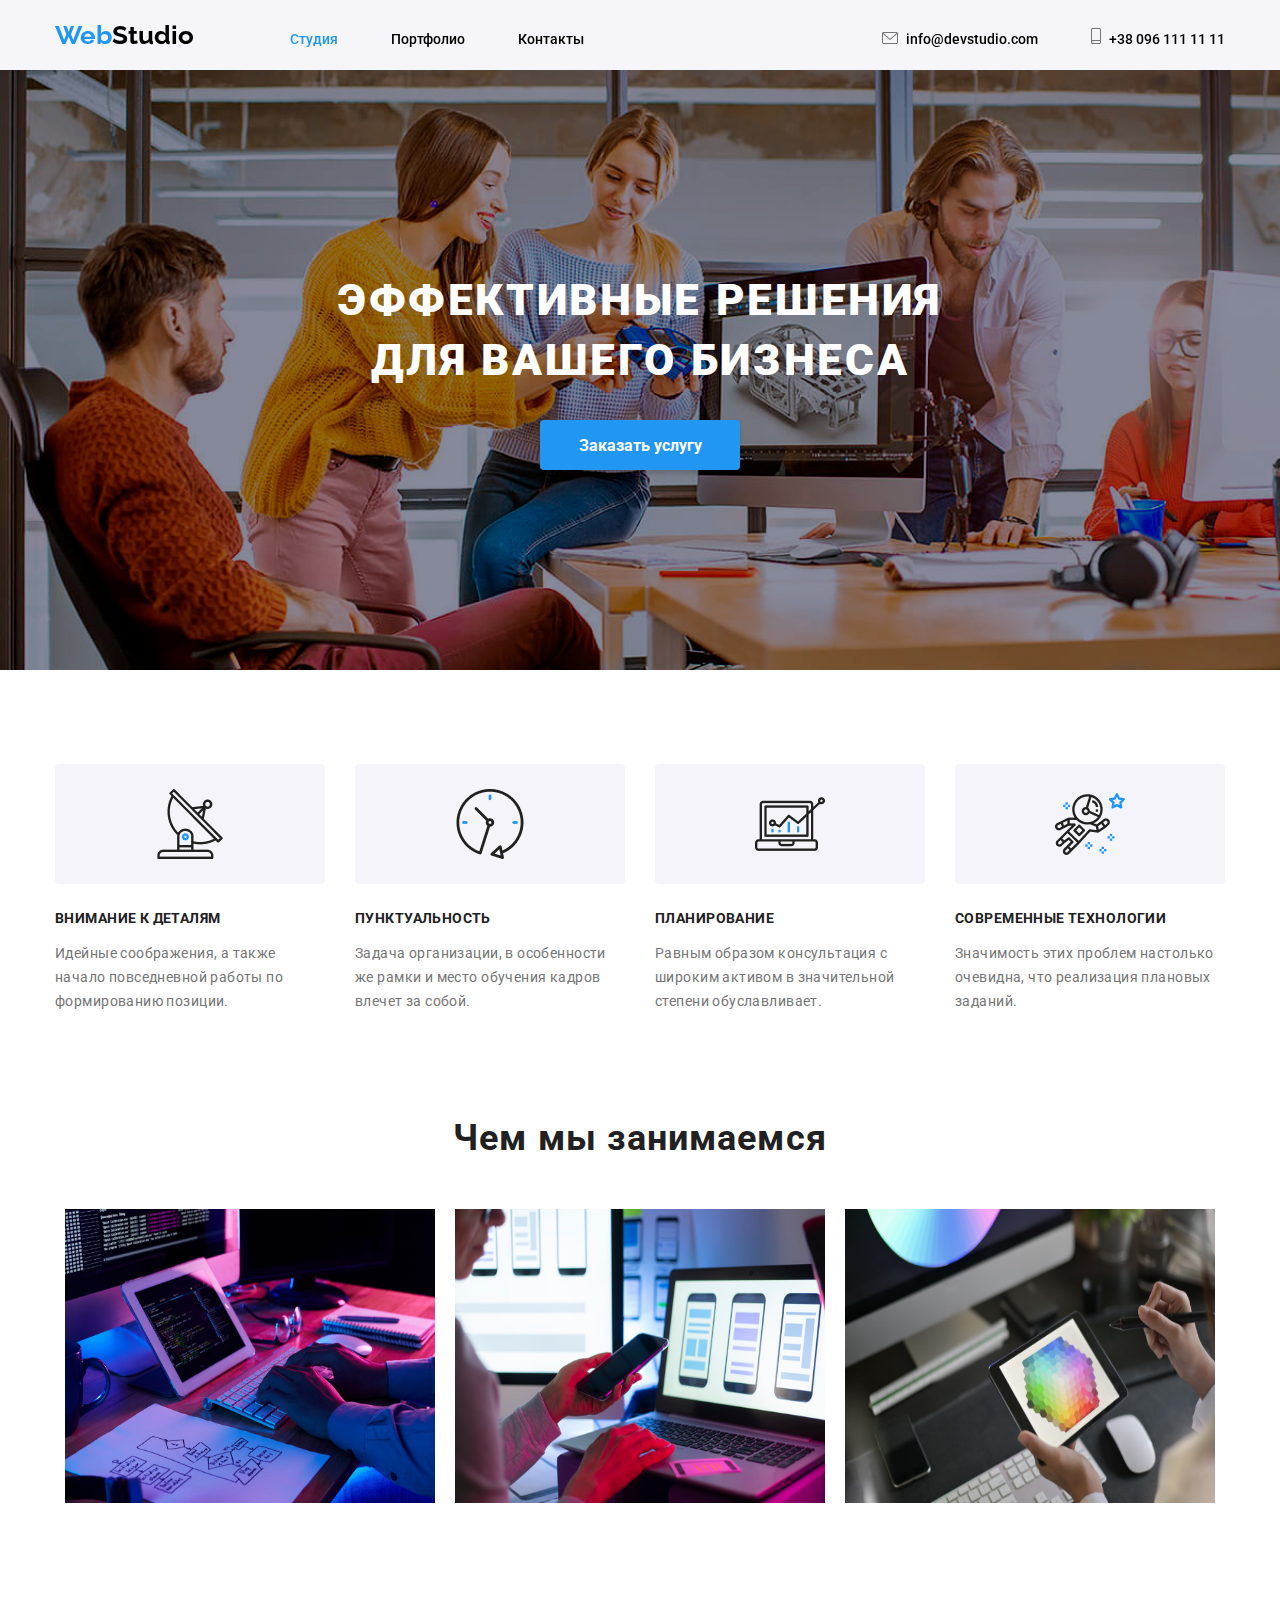
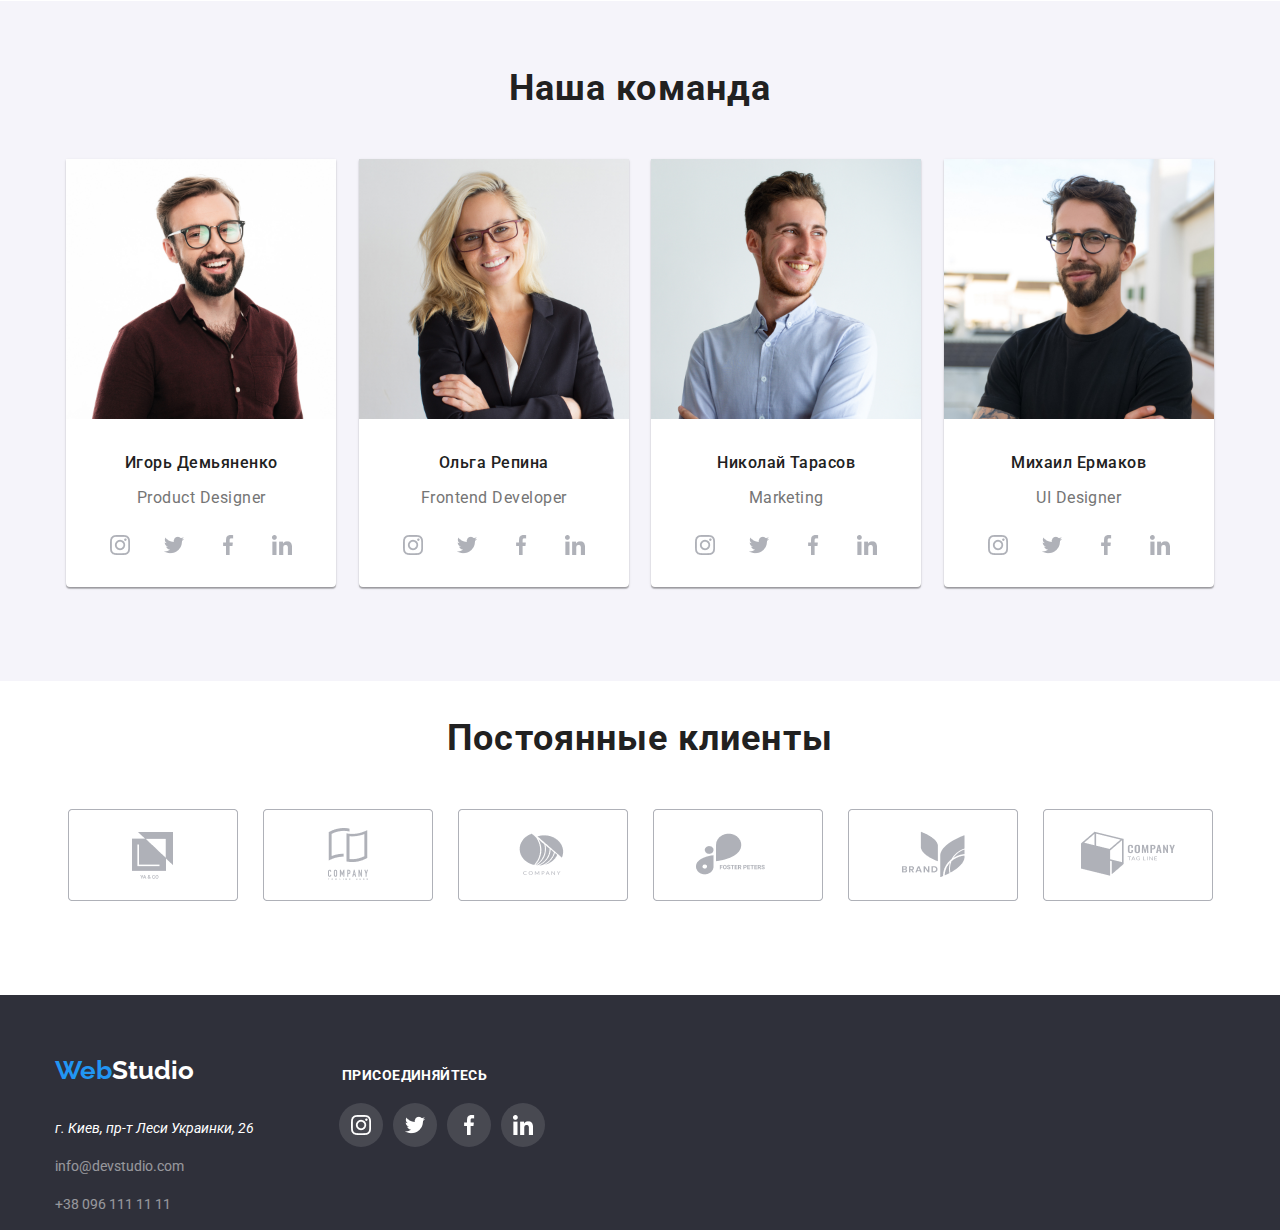
==== index.html @ 7e6943d3 "update" ====
<!DOCTYPE html>
<html lang="en">
  <head>
    <meta charset="UTF-8" />
    <meta http-equiv="X-UA-Compatible" content="IE=edge" />
    <meta name="viewport" content="width=device-width, initial-scale=1.0" />
    <link
      href="https://fonts.googleapis.com/css2?family=Raleway:wght@400;700&display=swap"
      rel="stylesheet"
    />
    <link rel="preconnect" href="https://fonts.googleapis.com" />
    <link rel="preconnect" href="https://fonts.gstatic.com" crossorigin />
    <link
      href="https://fonts.googleapis.com/css2?family=Roboto:wght@400;500;700;900&display=swap"
      rel="stylesheet"
    />
    <link rel="stylesheet" href="/style/style.css" />
    <link rel="apple-touch-icon" sizes="180x180" href="/apple-touch-icon.png">
<link rel="icon" type="image/png" sizes="32x32" href="/favicon-32x32.png">
<link rel="icon" type="image/png" sizes="16x16" href="/favicon-16x16.png">
<link rel="manifest" href="/site.webmanifest">
    <title>Web Studio</title>
  </head>
  <body>
    <div class="wrapper">
      <div class="nav">
        <div class="nav__content">
          <div class="nav__links">
            <a href="#" class="nav__logo logo"
              ><span class="active">Web</span>Studio</a
            >
            <a href="#" class="nav__link active">Студия</a>
            <a href="/portfolio.html" class="nav__link">Портфолио</a>
            <a href="#" class="nav__link">Контакты</a>
          </div>
          <div class="nav__contacts">
            <a href="mailto:info@devstudio.com" class="nav__contact">
              <img src="/img/logo/email_logo.png" alt="" />
              info@devstudio.com</a
            >
            <a href="tel:+380961111111" class="nav__contact"
              ><img src="/img/logo/smartphonetel_logo.svg" alt="" /> +38 096 111
              11 11</a
            >
          </div>
        </div>
      </div>

      <div class="content">
        <div class="header">
          <div class="header__content">
            <span class="header__text"
              >Эффективные решения для вашего бизнеса</span
            >
            <a href="/" type="button" 
            class="header__button open_popup" 
            id="popup_open">
            <p>Заказать услугу</p>
            </a>
            </div>
        </div>
        <div class="content__main">
          <div class="content__row">
            <div class="colums">
              <img src="/img/logo/Group 1.png" alt="" />
              <span class="colums__header">Внимание к деталям</span>
              <p class="colums__text">
                Идейные соображения, а также начало повседневной работы по
                формированию позиции.
              </p>
            </div>
            <div class="colums">
              <img src="/img/logo/Group 2.png" alt="" />
              <span class="colums__header">Пунктуальность</span>
              <p class="colums__text">
                Задача организации, в особенности же рамки и место обучения
                кадров влечет за собой.
              </p>
            </div>
            <div class="colums">
              <img src="/img/logo/Group 3.png" alt="" />
              <span class="colums__header">Планирование</span>
              <p class="colums__text">
                Равным образом консультация с широким активом в значительной
                степени обуславливает.
              </p>
            </div>
            <div class="colums">
              <img src="/img/logo/Group 4.png" alt="" />
              <span class="colums__header">Современные технологии</span>
              <p class="colums__text">
                Значимость этих проблем настолько очевидна, что реализация
                плановых заданий.
              </p>
            </div>
          </div>
          <div class="content__todo">
            <p class="todo__header">Чем мы занимаемся</p>
            <div class="todo__imgs">
              <a href="#">
                <img
                  src="/img/todo1.jpg"
                  alt="Our projects"
                  class="todo__img"
                />
              </a>
              <a href="#">
                <img
                  src="/img/todo2.jpg"
                  alt="Our projects"
                  class="todo__img"
                />
              </a>
              <a href="#">
                <img
                  src="/img/todo3.jpg"
                  alt="Our projects"
                  class="todo__img"
                />
              </a>
            </div>
          </div>
          <div class="content__team">
            <p class="todo__header">Наша команда</p>
            <div class="content__team__items">
              <div class="team__img">
                <img src="/img/igor1.jpg" alt="" class="img" />
                <p class="team__name">Игорь Демьяненко</p>
                <p class="team__spec">Product Designer</p>
                <div class="social__links">
                  <div class="slinks__item">
                    <a href="#"
                      ><img src="/img/logo/team_link/instagram 1.png" alt=""
                    /></a>
                  </div>
                  <div class="slinks__item">
                    <a href="#"
                      ><img src="/img/logo/team_link/twitter 1.png" alt=""
                    /></a>
                  </div>
                  <div class="slinks__item">
                    <a href="#"
                      ><img src="/img/logo/team_link/facebook 1.png" alt=""
                    /></a>
                  </div>
                  <div class="slinks__item">
                    <a href="#"
                      ><img src="/img/logo/team_link/linkedin 1.png" alt=""
                    /></a>
                  </div>
                </div>
              </div>
              <div class="team__img">
                <img src="/img/olga1.jpg" alt="" width="270px" />
                <p class="team__name">Ольга Репина</p>
                <p class="team__spec">Frontend Developer</p>
                <div class="social__links">
                  <div class="slinks__item">
                    <a href="#"
                      ><img src="/img/logo/team_link/instagram 1.png" alt=""
                    /></a>
                  </div>
                  <div class="slinks__item">
                    <a href="#"
                      ><img src="/img/logo/team_link/twitter 1.png" alt=""
                    /></a>
                  </div>
                  <div class="slinks__item">
                    <a href="#"
                      ><img src="/img/logo/team_link/facebook 1.png" alt=""
                    /></a>
                  </div>
                  <div class="slinks__item">
                    <a href="#"
                      ><img src="/img/logo/team_link/linkedin 1.png" alt=""
                    /></a>
                  </div>
                </div>
              </div>
              <div class="team__img">
                <img src="/img/nikolaj1.jpg" alt="" width="270px" />
                <p class="team__name">Николай Тарасов</p>
                <p class="team__spec">Marketing</p>
                <div class="social__links">
                  <div class="slinks__item">
                    <a href="#"
                      ><img src="/img/logo/team_link/instagram 1.png" alt=""
                    /></a>
                  </div>
                  <div class="slinks__item">
                    <a href="#"
                      ><img src="/img/logo/team_link/twitter 1.png" alt=""
                    /></a>
                  </div>
                  <div class="slinks__item">
                    <a href="#"
                      ><img src="/img/logo/team_link/facebook 1.png" alt=""
                    /></a>
                  </div>
                  <div class="slinks__item">
                    <a href="#"
                      ><img src="/img/logo/team_link/linkedin 1.png" alt=""
                    /></a>
                  </div>
                </div>
              </div>
              <div class="team__img">
                <img src="/img/miklhail1.jpg" alt="" width="270px" />
                <p class="team__name">Михаил Ермаков</p>
                <p class="team__spec">UI Designer</p>
                <div class="social__links">
                  <div class="slinks__item">
                    <a href="#"
                      ><img src="/img/logo/team_link/instagram 1.png" alt=""
                    /></a>
                  </div>
                  <div class="slinks__item">
                    <a href="#"
                      ><img src="/img/logo/team_link/twitter 1.png" alt=""
                    /></a>
                  </div>
                  <div class="slinks__item">
                    <a href="#"
                      ><img src="/img/logo/team_link/facebook 1.png" alt=""
                    /></a>
                  </div>
                  <div class="slinks__item">
                    <a href="#"
                      ><img src="/img/logo/team_link/linkedin 1.png" alt=""
                    /></a>
                  </div>
                </div>
              </div>
            </div>
          </div>
          <div class="partners">
            <div class="partners_text">
              <p class="todo__header">Постоянные клиенты</p>
            </div>
            <div class="partners__items">
              <div class="partners__item">
                <a href="#">
                  <div class="item1 partners__item"></div>
                </a>
              </div>
              <div class="partners__item">
                <a href="#">
                  <div class="item2 partners__item"></div>
                </a>
              </div>
              <div class="partners__item">
                <a href="#">
                  <div class="item3 partners__item"></div>
                </a>
              </div>
              <div class="partners__item">
                <a href="#">
                  <div class="item4 partners__item"></div>
                </a>
              </div>
              <div class="partners__item">
                <a href="#">
                  <div class="item5 partners__item"></div>
                </a>
              </div>
              <div class="partners__item">
                <a href="#">
                  <div class="item6 partners__item"></div>
                </a>
              </div>
            </div>
          </div>
        </div>
      </div>

      <div class="footer">
        <div class="footer__container">
          <div class="footer__content">
            <a href="#" class="footer__logo logo"
              ><span class="active">Web</span>Studio</a
            >
            <div class="footer__contacts">
              <span> <address>г. Киев, пр-т Леси Украинки, 26</address> </span>
              <p>
                <a
                  href="mailto:info@devstudio.com"
                  class="nav__link footer__contacts"
                >
                  info@devstudio.com</a
                >
              </p>
              <p>
                <a href="tel:+380961111111" class="nav__link footer__contacts"
                  >+38 096 111 11 11</a
                >
              </p>
            </div>
          </div>
          <div class="footer__links">
            <span>ПРИСОЕДИНЯЙТЕСЬ</span>
            <div class="social__links">
              <div class="slinks__item flink">
                <a href="#"
                  ><img src="/img/logo/footer_link/instagram 2.png" alt=""
                /></a>
              </div>
              <div class="slinks__item flink">
                <a href="#"
                  ><img src="/img/logo/footer_link/twitter 1.png" alt=""
                /></a>
              </div>
              <div class="slinks__item flink">
                <a href="#"
                  ><img src="/img/logo/footer_link/facebook 1.png" alt=""
                /></a>
              </div>
              <div class="slinks__item flink">
                <a href="#"
                  ><img src="/img/logo/footer_link/linkedin 1.png" alt=""
                /></a>
              </div>
            </div>
          </div>
        </div>
      </div>
    </div>
      
    </div>
    <div class="popup_bg">
      
      <form class="popup">
        <div class="close_popup">&#9932</div>
        <div class="popup_name">Оставьте свои данные, мы вам перезвоним</div>
        <label>
          <input type="text" name="name" class="popup_input" />
          <div class="label_text">Имя</div>
          <img src="/img/popup_icons/person-black-18dp 1.png" alt="" class="popup_img">
        </label>
        <label>
          <input type="tel" name="tel" class="popup_input"/>
          <div class="label_text">Телефон</div>
          <img src="/img/popup_icons/phone-black-18dp 1.png" alt="" class="popup_img">
        </label>
        <label>
          <input type="email" name="email" class="popup_input" />
          <div class="label_text">Почта</div>
          <img src="/img/popup_icons/email-black-18dp 1.png" alt="" class="popup_img">
        </label>
        <label>
          <textarea
            name="comment"
            class="popup_input massage"
            placeholder="Введите текст"
          ></textarea>
          <div class="label_text">Комментарий</div>
        </label>
        <div class="pop_up_agree">
            <input type="checkbox"/>
            <span>Соглашаюсь с рассылкой и принимаю <a href="">Условия договора</a> </span>
          </div>
        <button type="submit" class="submit">Отправить</button>
      </form>
    </div>
    <script src="/script.js"></script>
  </body>
</html>
---- style/style.css ----
body {
  margin: 0 auto;
  background-color: #ececec;
}
body a {
  text-decoration: none;
}
.wrapper {
  overflow: hidden;
  display: flex;
  flex-direction: column;
  max-width: 1600px;
  min-height: 100%;
  margin: 0px auto;
  box-shadow: 0px 1px 4px rgba(0, 0, 0);
}
/* navbar */
.logo {
  font-family: "Raleway";
  color: #000;
  font-weight: 700;
  font-size: 26px;
  line-height: 31px;
  text-decoration: none;
}

.nav {
  background-color: #f5f4faf3;
  height: 70px;
  position: fixed;
  width: 100%;
  top: 0;
  left: 0;
  z-index: 20;
}
.nav__content {
  font-family: "Roboto";
  font-style: normal;
  font-weight: 500;
  font-size: 14px;
  display: flex;
  justify-content: space-between;
  max-width: 1170px;
  margin: 0px auto;
  padding-top: 20px;
}
.nav__links {
  line-height: 16px;
}
.nav__link {
  text-decoration: none;
  color: #000;
  margin-right: 50px;
  transition-duration: 200ms;
}
.nav__link:hover {
  color: #2196f3;
}
.nav__contacts {
  margin-top: 8px;
}

.nav__contact {
  text-decoration: none;
  color: #000;
  margin-left: 50px;
  transition-duration: 200ms;
}
.nav__contact:hover {
  color: #2196f3;
}
.nav__contact img {
  padding-right: 5px;
}
.active {
  color: #2196f3;
}

.nav__logo {
  margin-right: 93px;
}

/* -------------main page------------ */
.content {
  padding-top: 70px;
  flex: 1 1 auto;
  font-family: "Roboto";
  background-color: #fff;
}

.header {
  background: #2f303a;
  background-image: url(/img/Imgbg.jpg);
  height: 600px;
  display: flex;
  flex-direction: column;
}

.header__content {
  display: flex;
  flex-direction: column;
  align-items: center;
  justify-content: center;
  margin-top: 200px;
}
.header__text {
  color: #fff;
  width: 696px;
  height: 120px;
  font-style: normal;
  font-weight: 900;
  font-size: 44px;
  line-height: 60px;
  text-align: center;
  letter-spacing: 0.06em;
  text-transform: uppercase;
}
.header__button {
  cursor: pointer;
  color: #fff;
  width: 200px;
  height: 50px;
  background: #2196f3;
  box-shadow: 0px 4px 4px rgba(0, 0, 0, 0.15);
  border-radius: 4px;
  text-align: center;
  margin-top: 30px;

  font-family: "Roboto";
  text-decoration: none;
  font-style: normal;
  font-weight: 700;
  font-size: 16px;

  transition-duration: 500ms;
}
.header__button:hover {
  background: #065da5;
}

/*------------- pop_up button------ */

.popup_bg {
  position: fixed;
  top: 0;
  left: 0;
  width: 100%;
  height: 100vh;
  background: rgba(0, 0, 0, 0.459);
  opacity: 0;
  pointer-events: none;
  transition: 500ms all;
}

.popup_bg.activePop {
  opacity: 1;
  pointer-events: all;
  transition: 500ms all;
}
.popup {
  margin: 0 auto;
  width: 508px;
  height: 548px;
  box-shadow: 0px 1px 3px rgba(0, 0, 0, 0.12), 0px 1px 1px rgba(0, 0, 0, 0.14),
    0px 2px 1px rgba(0, 0, 0, 0.2);
  border-radius: 4px;
  font-family: "Roboto";
  position: absolute;
  top: 50%;
  left: 50%;
  transform: translate(-50%, -50%) scale(0);
  background: #fff;
  padding: 30px;

  transition: 500ms all;
}
.popup.activePop {
  transform: translate(-50%, -50%) scale(1);
  transition: 500ms all;
}
.close_popup {
  width: 30px;
  height: 30px;
  border-radius: 50%;
  background: #ffffff;
  border: 1px solid rgba(0, 0, 0, 0.1);
  box-sizing: border-box;
  position: absolute;
  text-align: center;
  top: 10px;
  right: 10px;
  cursor: pointer;
  line-height: 28px;
}
.close_popup:hover {
  color: #2196f3;
  border: 1px solid #2195f36b;
}

.popup_name {
  margin-top: 20px;
  margin-bottom: 20px;
  font-style: normal;
  font-weight: 700;
  font-size: 22px;
  line-height: 23px;
  text-align: center;
  letter-spacing: 0.03em;
  color: #212121;
}
.popup_img {
  position: absolute;
  width: 20px;
  margin-left: 10px;
  padding-bottom: 13px;
}
.popup label {
  width: 100%;
  margin-bottom: 10px;
  display: flex;
  flex-direction: column-reverse;
}
.popup_input {
  margin-top: 5px;
  height: 40px;
  font-size: 18px;
  outline: none;
  border-radius: 5px;
  border: 1px solid rgba(33, 33, 33, 0.2);
  padding-left: 35px;
}
.popup input:hover {
  border: 1px solid #2196f3;
}
.popup input:focus {
  border: 1px solid #2196f3;
}
.popup input:focus + .label_text {
  color: #2196f3;
}
.label_text {
  font-style: normal;
  font-weight: 400;
  font-size: 14px;
  line-height: 14px;
  letter-spacing: 0.01em;
  color: #757575;
}

.massage {
  width: 100%;
  resize: none;
  height: 120px;
  border: 1px solid rgba(33, 33, 33, 0.2);
  box-sizing: border-box;
  border-radius: 4px;
  padding: 10px;
  outline: 0;
  font-family: Roboto;
  font-style: normal;
  font-weight: 400;
  font-size: 12px;
  line-height: 14px;
  letter-spacing: 0.01em;
  color: #212121;
}
textarea::placeholder {
  color: rgba(117, 117, 117, 0.5);
}
.massage:focus {
  border: 1px solid #2196f3;
}
.massage:hover {
  border: 1px solid #2196f3;
}
.massage:focus + .label_text {
  color: #2196f3;
}
.pop_up_agree {
  padding-top: 15px;
  margin: 0 auto;
  display: flex;
  font-style: normal;
  font-weight: 400;
  font-size: 14px;
  line-height: 24px;
  letter-spacing: 0.03em;
  color: #757575;
}
.pop_up_agree input {
  width: 15px;
  height: 15px;
  margin-top: 3px;
  margin-right: 8px;
  background-color: #2196f3;
}
.pop_up_agree a {
  color: #2196f3;
  text-decoration: underline;
}

.submit {
  width: 200px;
  height: 50px;
  border-radius: 4px;
  margin-top: 20px;
  margin-left: auto;
  margin-right: auto;
  cursor: pointer;
  display: flex;
  font-weight: 700;
  font-size: 20px;
  align-items: center;
  justify-content: center;
  color: #fff;
  border: 2px solid #2196f3;
  background: rgba(35, 181, 248, 0.815);
  transition: 300ms;
}

.submit:hover {
  background: #fff;
  color: rgba(35, 181, 248, 0.815);
  transition: 300ms;
}

.content__main {
  margin-left: auto;
  margin-right: auto;
}

.content__row {
  max-width: 1170px;
  display: flex;
  margin-top: 94px;
  min-width: 50px;
  margin-left: auto;
  margin-right: auto;
}

.colums {
  max-width: 270px;
  margin-right: 30px;
}
.colums img {
  margin-bottom: 20px;
}

.colums__header {
  font-style: normal;
  font-weight: 700;
  font-size: 14px;
  line-height: 16px;
  letter-spacing: 0.03em;
  text-transform: uppercase;
  color: #212121;
}

.colums__text {
  font-style: normal;
  font-weight: 400;
  font-size: 14px;
  line-height: 24px;
  letter-spacing: 0.03em;
  color: #757575;
}

.content__todo {
  margin-top: 90px;
  max-width: 1170px;
  margin-left: auto;
  margin-right: auto;
}

.todo__header {
  font-style: normal;
  font-weight: 700;
  font-size: 36px;
  line-height: 42px;
  letter-spacing: 0.03em;
  color: #212121;
  margin-bottom: 50px;
  text-align: center;
}

.todo__imgs {
  display: flex;
  justify-content: space-around;
  margin-bottom: 94px;
}
.todo__img {
  width: 370px;
  height: 294px;
}

.content__team {
  background-color: #f5f4fa;
  padding-bottom: 94px;
  padding-top: 30px;
}

.content__team__items {
  max-width: 1170px;
  display: flex;
  justify-content: space-around;
  margin-right: auto;
  margin-left: auto;
}

.team__img {
  max-width: 270px;
  max-height: 428px;
  background-color: #fff;
  box-shadow: 0px 1px 3px rgba(0, 0, 0, 0.12), 0px 1px 1px rgba(0, 0, 0, 0.14),
    0px 2px 1px rgba(0, 0, 0, 0.2);
  border-radius: 0px 0px 4px 4px;
  overflow: hidden;
}
.img {
  width: 270px;
  border: none;
  margin: 0;
  padding: 0;
}

.team__img p {
  text-align: center;
}

.team__name {
  font-style: normal;
  font-weight: 500;
  font-size: 16px;
  line-height: 19px;
  letter-spacing: 0.03em;
  color: #212121;
  margin-top: 30px;
}

.team__spec {
  font-style: normal;
  font-weight: 400;
  font-size: 16px;
  line-height: 19px;
  letter-spacing: 0.03em;
  color: #757575;
  /* margin-bottom: 30px; */
}
/* ---------SOCIAL LINKS----------- */
.social__links {
  display: flex;
  justify-content: space-around;
  justify-content: center;
  margin-bottom: 30px;
  /* width: 206px; */
}
.slinks__item {
  display: flex;
  width: 44px;
  height: 44px;
  border-radius: 50%;
  justify-content: center;
  align-items: center;
  margin: 0px 5px;
  /* background-color: #fff; */
  /* opacity: 10%; */
}
.slinks__item:hover {
  background-color: #2196f3;
  /* content: url(/img/logo/team_link/instagram\ 2.png); */
}
.slinks__item img {
  display: block;
  width: 20px;
  height: 20px;
  z-index: 5;
}

/* ---------PARTNERS------ */
.partners {
  margin-bottom: 94px;
}
.partners__items {
  width: 1170px;
  display: flex;
  justify-content: space-around;
  margin: 0px auto;
}
.partners__item {
  width: 170px;
  height: 92px;
  /* border: 1px solid #afb1b8; */
  /* box-sizing: border-box; */
  /* border-radius: 4px; */
}
.item1 {
  background-image: url(/img/partners/Client\ 1.png);
  transition-duration: 200ms;
}
.item1:hover {
  background-image: url(/img/partners/Client\ 1cl1.png);
}

.item2 {
  background-image: url(/img/partners/Client\ 2.png);
  transition-duration: 200ms;
}
.item2:hover {
  background-image: url(/img/partners/Client\ 2cl2.png);
}

.item3 {
  background-image: url(/img/partners/Client\ 3.png);
  transition-duration: 200ms;
}
.item3:hover {
  background-image: url(/img/partners/Client\ 3cl3.png);
}

.item4 {
  background-image: url(/img/partners/Client\ 4.png);
  transition-duration: 200ms;
}
.item4:hover {
  background-image: url(/img/partners/Client\ 4cl4.png);
}

.item5 {
  background-image: url(/img/partners/Client\ 5.png);
  transition-duration: 200ms;
}
.item5:hover {
  background-image: url(/img/partners/Client\ 5cl5.png);
}

.item6 {
  background-image: url(/img/partners/Client\ 6.png);
  transition-duration: 200ms;
}
.item6:hover {
  background-image: url(/img/partners/Client\ 6cl6.png);
}

/* -----footer---------- */
.footer {
  min-width: 100%;
  background: #2f303a;
  font-family: "Roboto";
  font-style: normal;
  font-weight: 400;
  font-size: 14px;
  line-height: 24px;
}
.footer__container {
  width: 1170px;
  display: flex;
  margin: 0 auto;
  padding-top: 60px;
}
.footer__content {
}
.footer__logo {
  color: #fff;
}

.footer__contacts {
  color: #fff;
  margin-top: 30px;
  padding-right: 50px;
}
.footer__contacts p {
  opacity: 0.5;
}

.footer__links {
  font-style: normal;
  font-weight: 700;
  font-size: 14px;
  line-height: 16px;
  letter-spacing: 0.03em;
  text-transform: uppercase;
  color: #ffffff;
  padding-top: 12px;
}
.footer__links span {
  padding-left: 8px;
}

.flink {
  margin-top: 20px;
  background-color: rgba(255, 255, 255, 0.123);
}

/* portfolio page */
.portfolio {
  max-width: 1170px;
  margin: 0px auto;
}

.portfolio__content {
  margin-top: 94px;
}

.navigation {
  display: flex;
  justify-content: center;
  font-style: normal;
  font-weight: 500;
  font-size: 16px;
  line-height: 26px;
  text-align: center;
  letter-spacing: 0.03em;

  color: #212121;
}
.btn__link {
  min-width: 40px;
  height: 38px;
  background-color: #f5f4fa;
  border-radius: 4px;
  margin-right: 8px;
  border-width: 0px;
  padding: 0px 30px;
  display: flex;
  text-align: center;
  justify-content: center;
  align-items: center;
  text-decoration: none;
  font-family: "Roboto";
  font-style: normal;
  font-weight: 500;
  font-size: 16px;
  line-height: 26px;
  letter-spacing: 0.03em;
  color: #212121;
  /* margin: 0px 22px; */
}
.btn__link:hover {
  background-color: #2196f3;
  color: #fff;
  transition-duration: 300ms;
}
.items {
  margin-top: 50px;
  margin-bottom: 64px;
  max-width: 1170px;
}

.items_row {
  display: flex;
  /* flex: 0 1 33.333%; */
  flex: 1 1 auto;
  justify-content: space-between;
}
.item {
  width: 370px;
  height: 404px;
  margin-bottom: 30px;
  border: 1px solid #eeeeee;
  box-sizing: border-box;
  transition-duration: 300ms;
}
.item a {
  text-decoration: none;
}
.item:hover {
  transform: scale(1.05);
  box-shadow: 1px 2px 4px rgba(0, 0, 0);
}
.portf__imgs {
  height: 294px;
  overflow: hidden;
}
.portf_img {
  width: 100%;
}
.potrf_items_text {
  margin: 0px 24px;
}

.portf__name {
  font-style: normal;
  font-weight: 700;
  font-size: 18px;
  line-height: 36px;
  letter-spacing: 0.06em;
  color: #212121;
  margin-bottom: 0px;
}
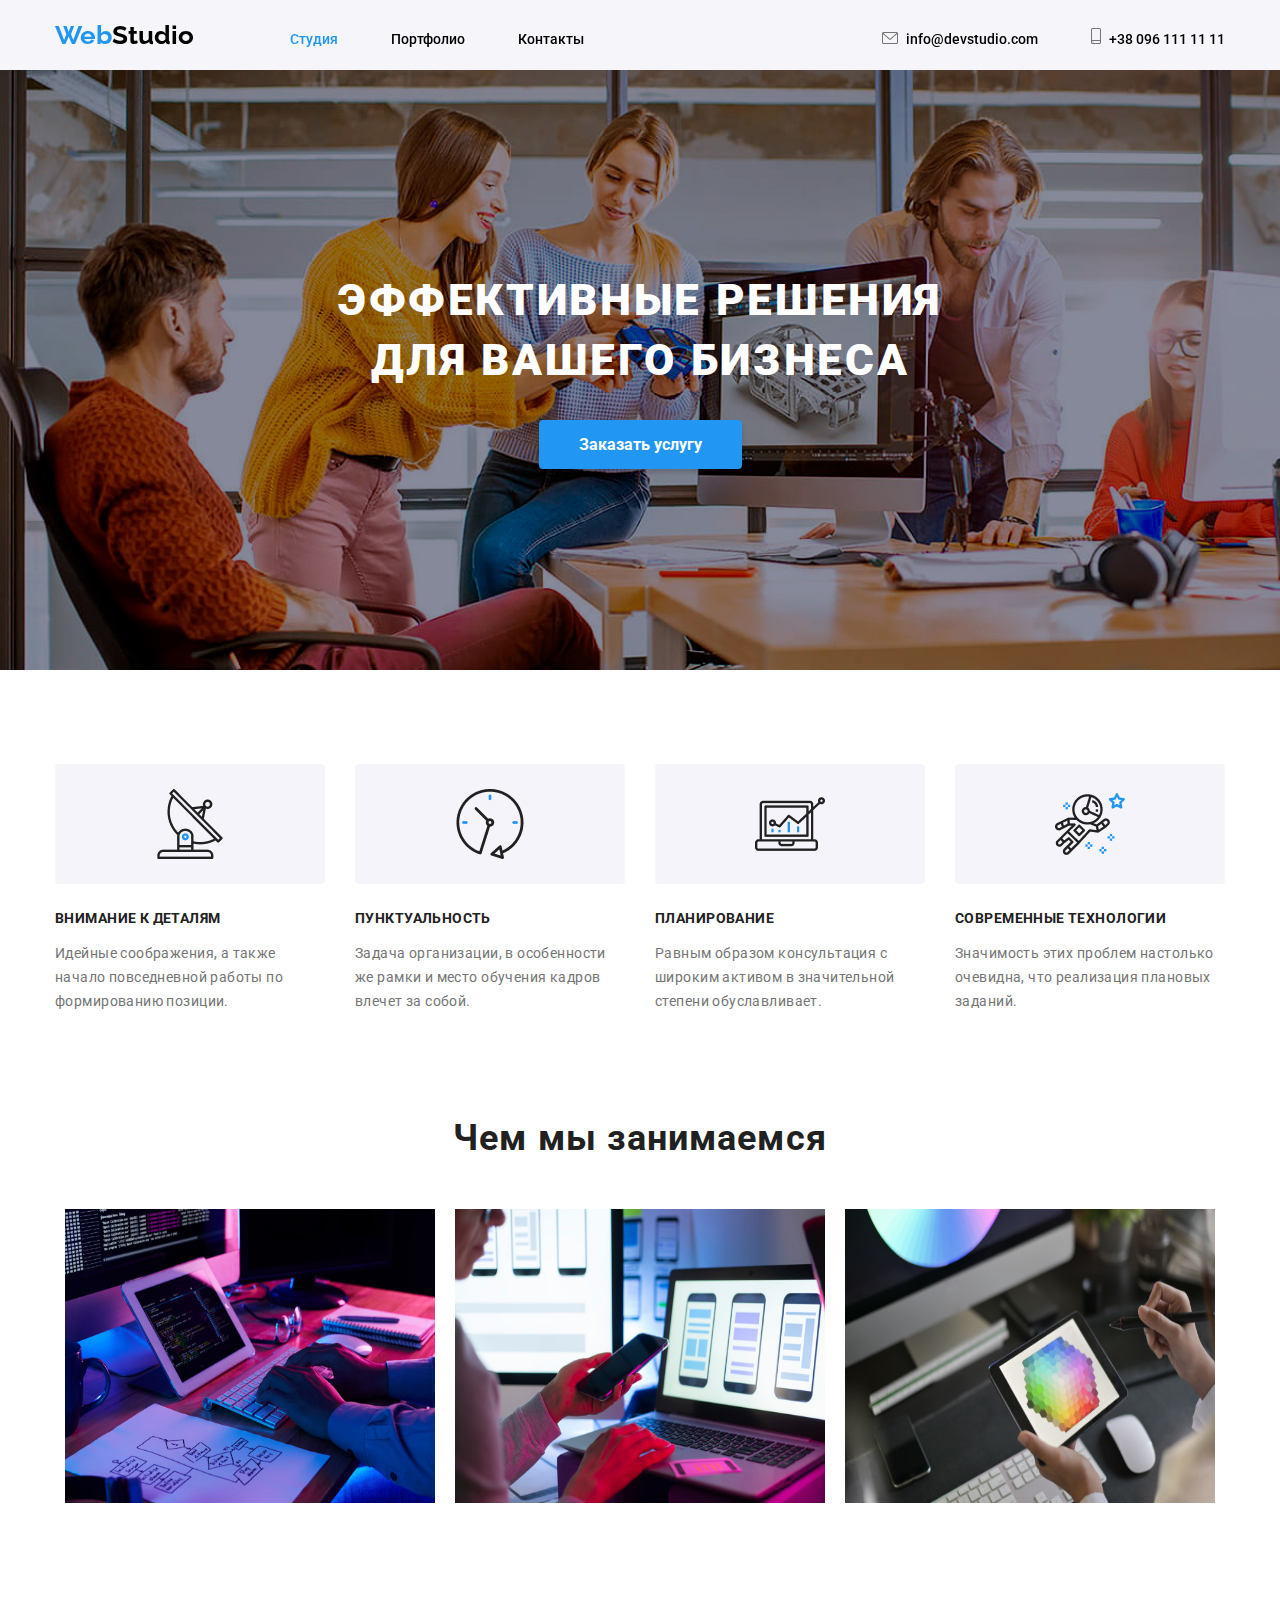
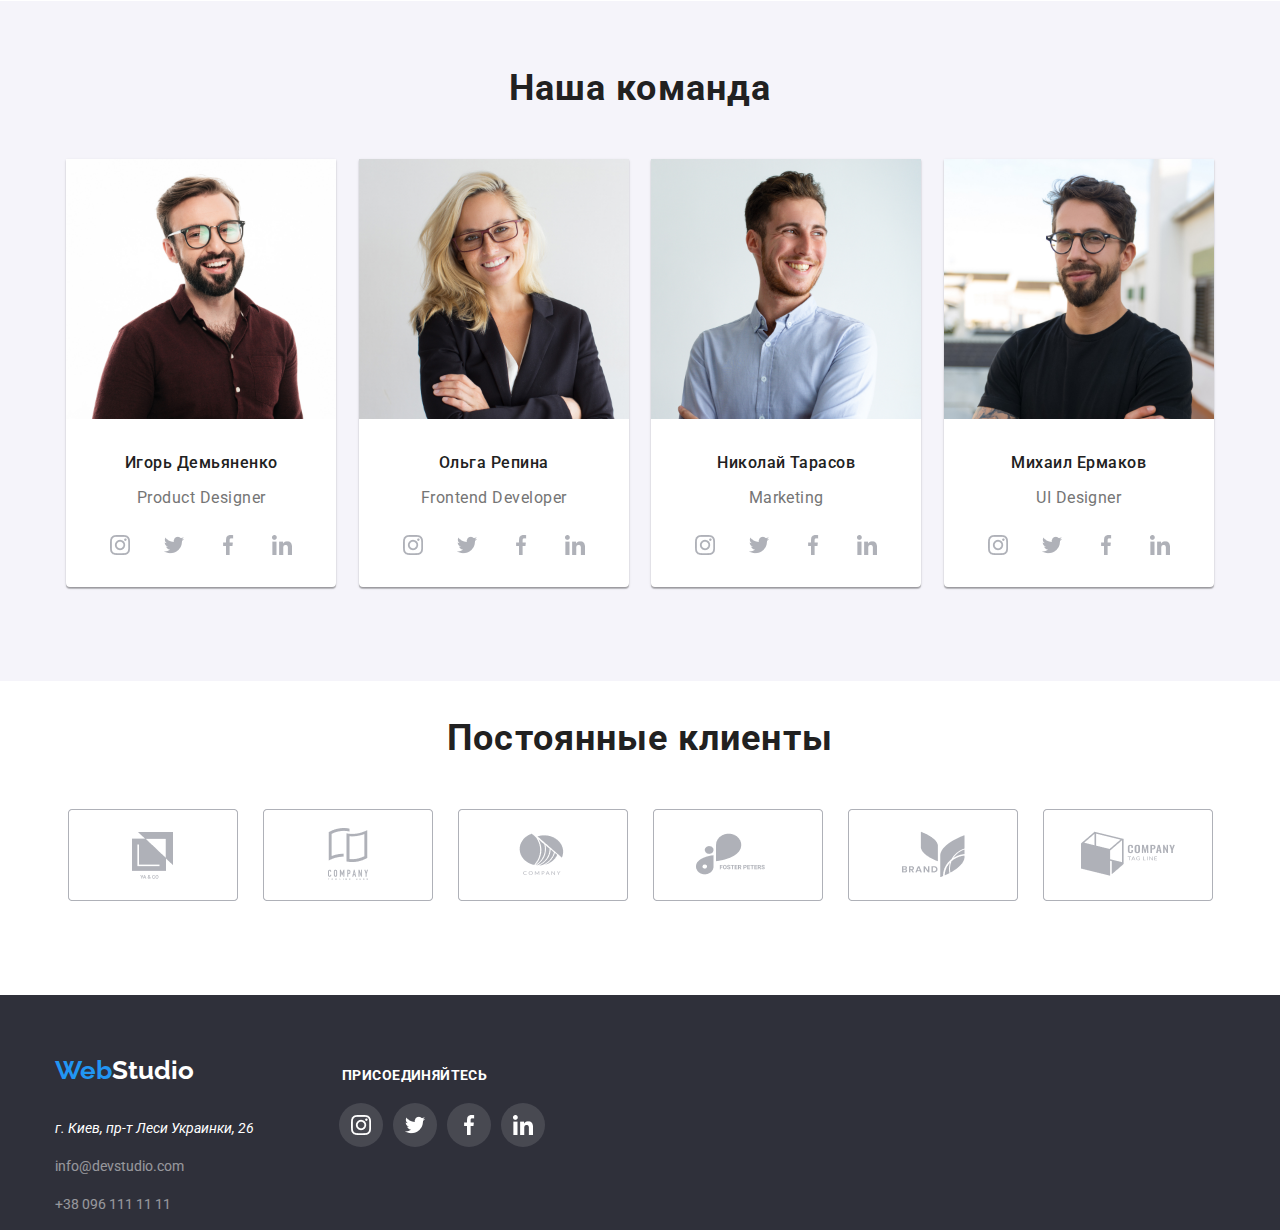
==== commit 0ee2cd47: "animation button" ====
--- a/index.html
+++ b/index.html
@@ -55,7 +55,8 @@
             <a href="/" type="button" 
             class="header__button open_popup" 
             id="popup_open">
-            <p>Заказать услугу</p>
+            Заказать услугу
+            <span class="flare"></span>
             </a>
             </div>
         </div>
--- a/style/style.css
+++ b/style/style.css
@@ -118,24 +118,43 @@
 .header__button {
   cursor: pointer;
   color: #fff;
-  width: 200px;
-  height: 50px;
+  padding: 15px 40px;
   background: #2196f3;
   box-shadow: 0px 4px 4px rgba(0, 0, 0, 0.15);
   border-radius: 4px;
-  text-align: center;
   margin-top: 30px;
-
-  font-family: "Roboto";
-  text-decoration: none;
-  font-style: normal;
   font-weight: 700;
   font-size: 16px;
-
   transition-duration: 500ms;
+  position: relative;
+  overflow-x: hidden;
 }
 .header__button:hover {
   background: #065da5;
+}
+.header__button .flare {
+  position: absolute;
+  top: 0;
+  height: 100%;
+  width: 45px;
+  transform: skewX(-45deg);
+  animation: flareAnimation;
+  left: -150%;
+  background: linear-gradient(
+    90deg,
+    rgba(255, 255, 255, 0.1),
+    rgba(255, 255, 255, 0.4)
+  );
+  animation: flareAnimation 2s infinite linear;
+}
+
+@keyframes flareAnimation {
+  0% {
+    left: -150%;
+  }
+  100% {
+    left: 150%;
+  }
 }
 
 /*------------- pop_up button------ */
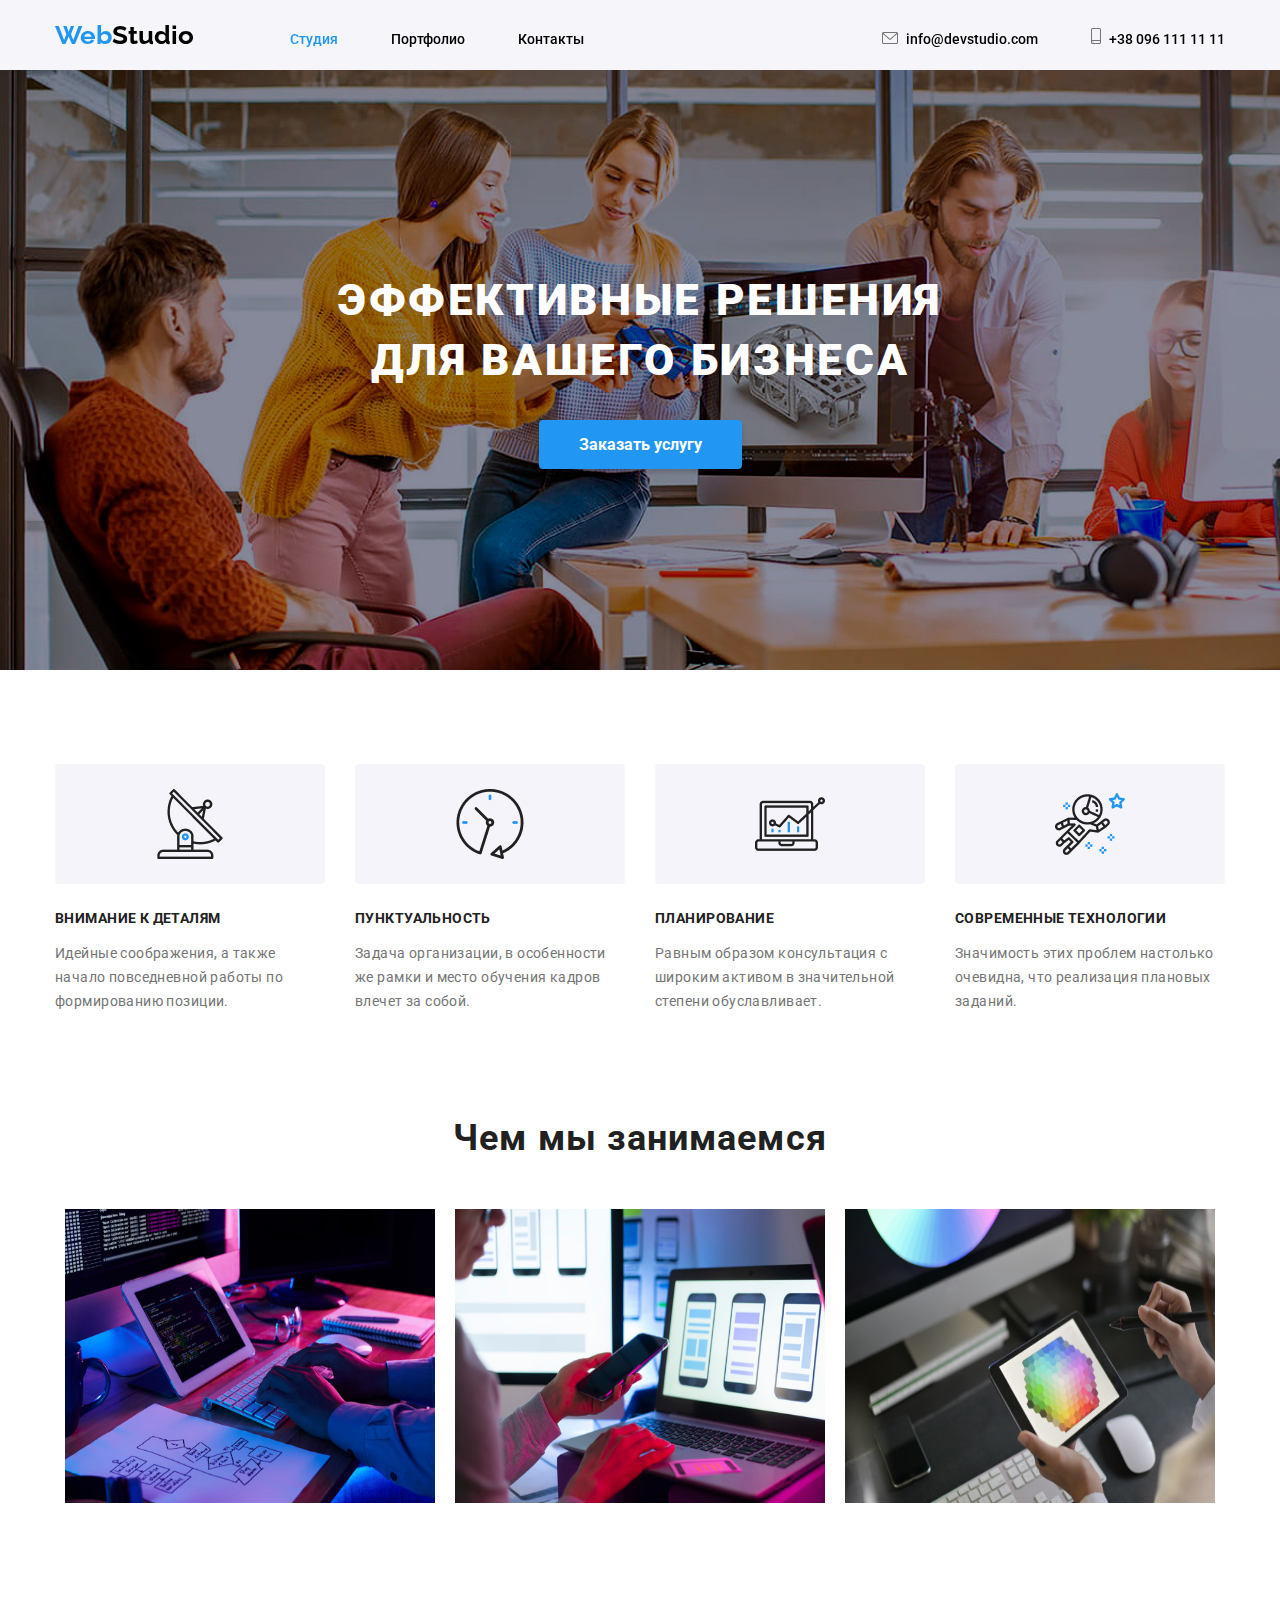
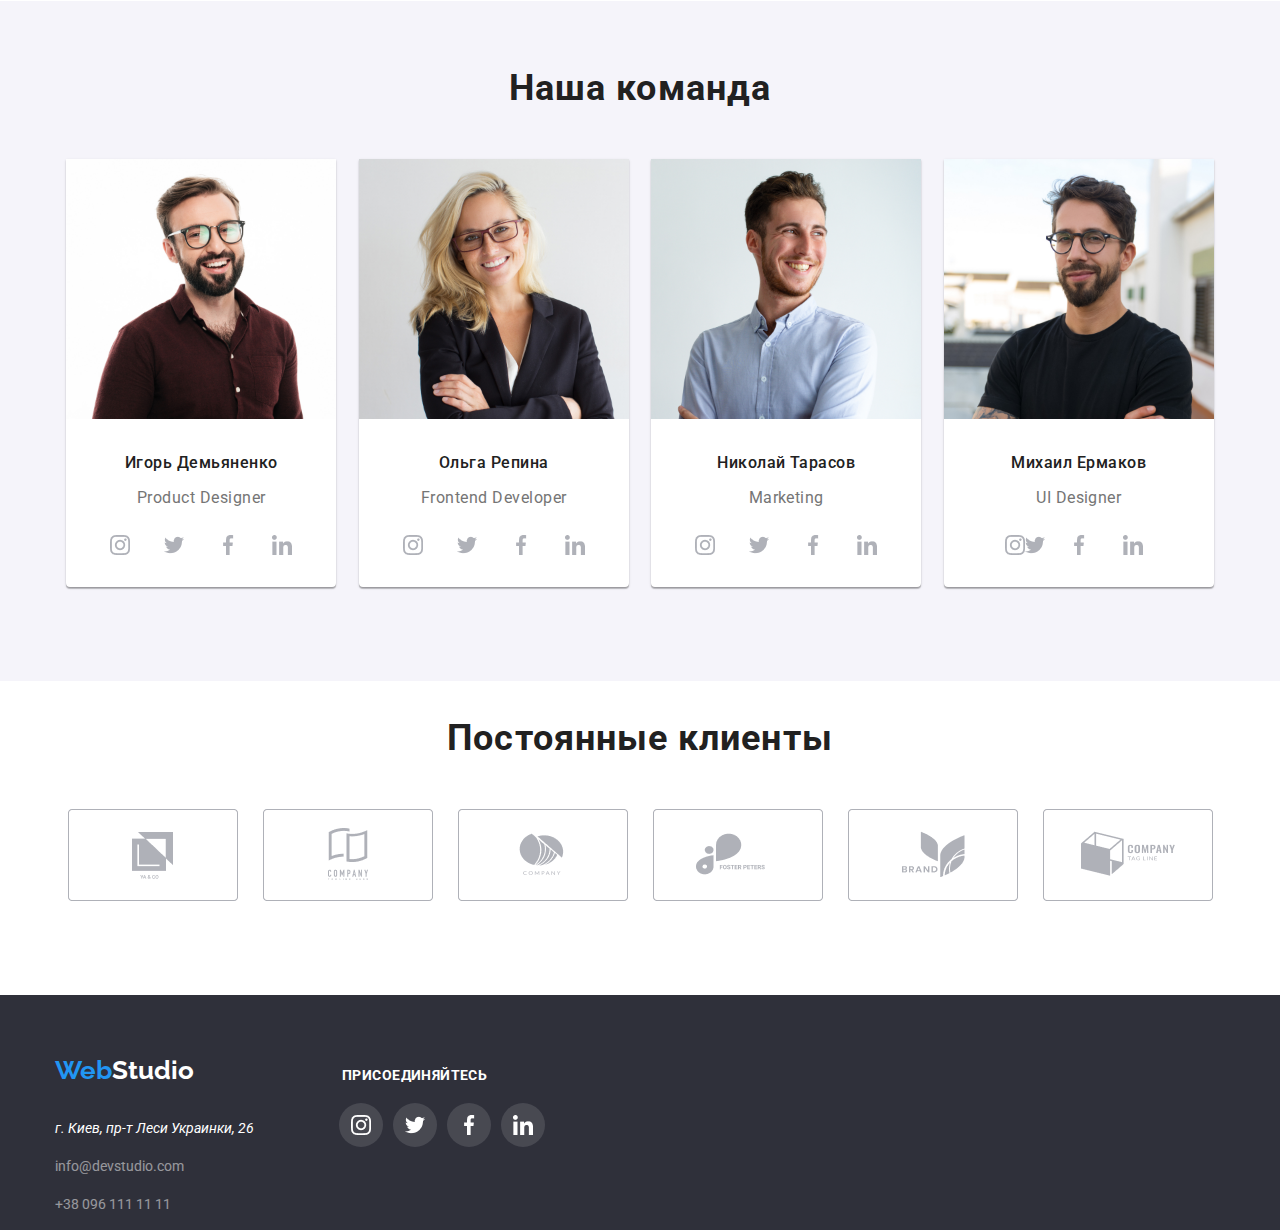
==== commit 7d6f558a: "alt update" ====
--- a/index.html
+++ b/index.html
@@ -14,11 +14,11 @@
       href="https://fonts.googleapis.com/css2?family=Roboto:wght@400;500;700;900&display=swap"
       rel="stylesheet"
     />
-    <link rel="stylesheet" href="/style/style.css" />
-    <link rel="apple-touch-icon" sizes="180x180" href="/apple-touch-icon.png">
-<link rel="icon" type="image/png" sizes="32x32" href="/favicon-32x32.png">
-<link rel="icon" type="image/png" sizes="16x16" href="/favicon-16x16.png">
-<link rel="manifest" href="/site.webmanifest">
+    <link rel="stylesheet" href="style/style.css" />
+    <link rel="apple-touch-icon" sizes="180x180" href="apple-touch-icon.png">
+<link rel="icon" type="image/png" sizes="32x32" href="favicon-32x32.png">
+<link rel="icon" type="image/png" sizes="16x16" href="favicon-16x16.png">
+<link rel="manifest" href="site.webmanifest">
     <title>Web Studio</title>
   </head>
   <body>
@@ -30,16 +30,16 @@
               ><span class="active">Web</span>Studio</a
             >
             <a href="#" class="nav__link active">Студия</a>
-            <a href="/portfolio.html" class="nav__link">Портфолио</a>
+            <a href="portfolio.html" class="nav__link">Портфолио</a>
             <a href="#" class="nav__link">Контакты</a>
           </div>
           <div class="nav__contacts">
             <a href="mailto:info@devstudio.com" class="nav__contact">
-              <img src="/img/logo/email_logo.png" alt="" />
+              <img src="img/logo/email_logo.png" alt="logo" />
               info@devstudio.com</a
             >
             <a href="tel:+380961111111" class="nav__contact"
-              ><img src="/img/logo/smartphonetel_logo.svg" alt="" /> +38 096 111
+              ><img src="img/logo/smartphonetel_logo.svg" alt="logo" /> +38 096 111
               11 11</a
             >
           </div>
@@ -63,7 +63,7 @@
         <div class="content__main">
           <div class="content__row">
             <div class="colums">
-              <img src="/img/logo/Group 1.png" alt="" />
+              <img src="img/logo/Group 1.png" alt="LOGO" />
               <span class="colums__header">Внимание к деталям</span>
               <p class="colums__text">
                 Идейные соображения, а также начало повседневной работы по
@@ -71,7 +71,7 @@
               </p>
             </div>
             <div class="colums">
-              <img src="/img/logo/Group 2.png" alt="" />
+              <img src="img/logo/Group 2.png" alt="LOGO" />
               <span class="colums__header">Пунктуальность</span>
               <p class="colums__text">
                 Задача организации, в особенности же рамки и место обучения
@@ -79,7 +79,7 @@
               </p>
             </div>
             <div class="colums">
-              <img src="/img/logo/Group 3.png" alt="" />
+              <img src="img/logo/Group 3.png" alt="LOGO" />
               <span class="colums__header">Планирование</span>
               <p class="colums__text">
                 Равным образом консультация с широким активом в значительной
@@ -87,7 +87,7 @@
               </p>
             </div>
             <div class="colums">
-              <img src="/img/logo/Group 4.png" alt="" />
+              <img src="img/logo/Group 4.png" alt="LOGO" />
               <span class="colums__header">Современные технологии</span>
               <p class="colums__text">
                 Значимость этих проблем настолько очевидна, что реализация
@@ -100,21 +100,21 @@
             <div class="todo__imgs">
               <a href="#">
                 <img
-                  src="/img/todo1.jpg"
+                  src="img/todo1.jpg"
                   alt="Our projects"
                   class="todo__img"
                 />
               </a>
               <a href="#">
                 <img
-                  src="/img/todo2.jpg"
+                  src="img/todo2.jpg"
                   alt="Our projects"
                   class="todo__img"
                 />
               </a>
               <a href="#">
                 <img
-                  src="/img/todo3.jpg"
+                  src="img/todo3.jpg"
                   alt="Our projects"
                   class="todo__img"
                 />
@@ -125,109 +125,109 @@
             <p class="todo__header">Наша команда</p>
             <div class="content__team__items">
               <div class="team__img">
-                <img src="/img/igor1.jpg" alt="" class="img" />
+                <img src="img/igor1.jpg" alt="Igor Demianenko" class="img" />
                 <p class="team__name">Игорь Демьяненко</p>
                 <p class="team__spec">Product Designer</p>
                 <div class="social__links">
                   <div class="slinks__item">
                     <a href="#"
-                      ><img src="/img/logo/team_link/instagram 1.png" alt=""
-                    /></a>
-                  </div>
-                  <div class="slinks__item">
-                    <a href="#"
-                      ><img src="/img/logo/team_link/twitter 1.png" alt=""
-                    /></a>
-                  </div>
-                  <div class="slinks__item">
-                    <a href="#"
-                      ><img src="/img/logo/team_link/facebook 1.png" alt=""
-                    /></a>
-                  </div>
-                  <div class="slinks__item">
-                    <a href="#"
-                      ><img src="/img/logo/team_link/linkedin 1.png" alt=""
+                      ><img src="img/logo/team_link/instagram 1.png" alt="instagram"
+                    /></a>
+                  </div>
+                  <div class="slinks__item">
+                    <a href="#"
+                      ><img src="img/logo/team_link/twitter 1.png" alt="twitter"
+                    /></a>
+                  </div>
+                  <div class="slinks__item">
+                    <a href="#"
+                      ><img src="img/logo/team_link/facebook 1.png" alt="facebook"
+                    /></a>
+                  </div>
+                  <div class="slinks__item">
+                    <a href="#"
+                      ><img src="img/logo/team_link/linkedin 1.png" alt="linkedin"
                     /></a>
                   </div>
                 </div>
               </div>
               <div class="team__img">
-                <img src="/img/olga1.jpg" alt="" width="270px" />
+                <img src="img/olga1.jpg" alt="Olga Repina" width="270px" />
                 <p class="team__name">Ольга Репина</p>
                 <p class="team__spec">Frontend Developer</p>
                 <div class="social__links">
                   <div class="slinks__item">
                     <a href="#"
-                      ><img src="/img/logo/team_link/instagram 1.png" alt=""
-                    /></a>
-                  </div>
-                  <div class="slinks__item">
-                    <a href="#"
-                      ><img src="/img/logo/team_link/twitter 1.png" alt=""
-                    /></a>
-                  </div>
-                  <div class="slinks__item">
-                    <a href="#"
-                      ><img src="/img/logo/team_link/facebook 1.png" alt=""
-                    /></a>
-                  </div>
-                  <div class="slinks__item">
-                    <a href="#"
-                      ><img src="/img/logo/team_link/linkedin 1.png" alt=""
+                      ><img src="img/logo/team_link/instagram 1.png" alt="instagram"
+                    /></a>
+                  </div>
+                  <div class="slinks__item">
+                    <a href="#"
+                      ><img src="img/logo/team_link/twitter 1.png" alt="twitter"
+                    /></a>
+                  </div>
+                  <div class="slinks__item">
+                    <a href="#"
+                      ><img src="img/logo/team_link/facebook 1.png" alt="facebook"
+                    /></a>
+                  </div>
+                  <div class="slinks__item">
+                    <a href="#"
+                      ><img src="img/logo/team_link/linkedin 1.png" alt="linkedin"
                     /></a>
                   </div>
                 </div>
               </div>
               <div class="team__img">
-                <img src="/img/nikolaj1.jpg" alt="" width="270px" />
+                <img src="img/nikolaj1.jpg" alt="Nikolay Tarasov" width="270px" />
                 <p class="team__name">Николай Тарасов</p>
                 <p class="team__spec">Marketing</p>
                 <div class="social__links">
                   <div class="slinks__item">
                     <a href="#"
-                      ><img src="/img/logo/team_link/instagram 1.png" alt=""
-                    /></a>
-                  </div>
-                  <div class="slinks__item">
-                    <a href="#"
-                      ><img src="/img/logo/team_link/twitter 1.png" alt=""
-                    /></a>
-                  </div>
-                  <div class="slinks__item">
-                    <a href="#"
-                      ><img src="/img/logo/team_link/facebook 1.png" alt=""
-                    /></a>
-                  </div>
-                  <div class="slinks__item">
-                    <a href="#"
-                      ><img src="/img/logo/team_link/linkedin 1.png" alt=""
+                      ><img src="img/logo/team_link/instagram 1.png" alt="instagram"
+                    /></a>
+                  </div>
+                  <div class="slinks__item">
+                    <a href="#"
+                      ><img src="img/logo/team_link/twitter 1.png" alt="twitter"
+                    /></a>
+                  </div>
+                  <div class="slinks__item">
+                    <a href="#"
+                      ><img src="img/logo/team_link/facebook 1.png" alt="facebook"
+                    /></a>
+                  </div>
+                  <div class="slinks__item">
+                    <a href="#"
+                      ><img src="img/logo/team_link/linkedin 1.png" alt="linkedin"
                     /></a>
                   </div>
                 </div>
               </div>
               <div class="team__img">
-                <img src="/img/miklhail1.jpg" alt="" width="270px" />
+                <img src="img/miklhail1.jpg" alt="Mikhail Ermakov" width="270px" />
                 <p class="team__name">Михаил Ермаков</p>
                 <p class="team__spec">UI Designer</p>
                 <div class="social__links">
                   <div class="slinks__item">
                     <a href="#"
-                      ><img src="/img/logo/team_link/instagram 1.png" alt=""
-                    /></a>
-                  </div>
-                  <div class="slinks__item">
-                    <a href="#"
-                      ><img src="/img/logo/team_link/twitter 1.png" alt=""
-                    /></a>
-                  </div>
-                  <div class="slinks__item">
-                    <a href="#"
-                      ><img src="/img/logo/team_link/facebook 1.png" alt=""
-                    /></a>
-                  </div>
-                  <div class="slinks__item">
-                    <a href="#"
-                      ><img src="/img/logo/team_link/linkedin 1.png" alt=""
+                      ><img src="img/logo/team_link/instagram 1.png" alt="instagram
+                    /></a>
+                  </div>
+                  <div class="slinks__item">
+                    <a href="#"
+                      ><img src="img/logo/team_link/twitter 1.png" alt="twitter"
+                    /></a>
+                  </div>
+                  <div class="slinks__item">
+                    <a href="#"
+                      ><img src="img/logo/team_link/facebook 1.png" alt="facebook"
+                    /></a>
+                  </div>
+                  <div class="slinks__item">
+                    <a href="#"
+                      ><img src="img/logo/team_link/linkedin 1.png" alt="linkedin"
                     /></a>
                   </div>
                 </div>
@@ -302,22 +302,22 @@
             <div class="social__links">
               <div class="slinks__item flink">
                 <a href="#"
-                  ><img src="/img/logo/footer_link/instagram 2.png" alt=""
+                  ><img src="img/logo/footer_link/instagram 2.png" alt="instagram"
                 /></a>
               </div>
               <div class="slinks__item flink">
                 <a href="#"
-                  ><img src="/img/logo/footer_link/twitter 1.png" alt=""
+                  ><img src="img/logo/footer_link/twitter 1.png" alt="twitter"
                 /></a>
               </div>
               <div class="slinks__item flink">
                 <a href="#"
-                  ><img src="/img/logo/footer_link/facebook 1.png" alt=""
+                  ><img src="img/logo/footer_link/facebook 1.png" alt="facebook"
                 /></a>
               </div>
               <div class="slinks__item flink">
                 <a href="#"
-                  ><img src="/img/logo/footer_link/linkedin 1.png" alt=""
+                  ><img src="img/logo/footer_link/linkedin 1.png" alt="linkedin"
                 /></a>
               </div>
             </div>
@@ -335,17 +335,17 @@
         <label>
           <input type="text" name="name" class="popup_input" />
           <div class="label_text">Имя</div>
-          <img src="/img/popup_icons/person-black-18dp 1.png" alt="" class="popup_img">
+          <img src="img/popup_icons/person-black-18dp 1.png" alt="person_logo" class="popup_img">
         </label>
         <label>
           <input type="tel" name="tel" class="popup_input"/>
           <div class="label_text">Телефон</div>
-          <img src="/img/popup_icons/phone-black-18dp 1.png" alt="" class="popup_img">
+          <img src="img/popup_icons/phone-black-18dp 1.png" alt="phone_logo" class="popup_img">
         </label>
         <label>
           <input type="email" name="email" class="popup_input" />
           <div class="label_text">Почта</div>
-          <img src="/img/popup_icons/email-black-18dp 1.png" alt="" class="popup_img">
+          <img src="img/popup_icons/email-black-18dp 1.png" alt="email_logo" class="popup_img">
         </label>
         <label>
           <textarea
@@ -362,6 +362,6 @@
         <button type="submit" class="submit">Отправить</button>
       </form>
     </div>
-    <script src="/script.js"></script>
+    <script src="script.js"></script>
   </body>
 </html>
--- a/style/style.css
+++ b/style/style.css
@@ -90,7 +90,7 @@
 
 .header {
   background: #2f303a;
-  background-image: url(/img/Imgbg.jpg);
+  background-image: url(../img/Imgbg.jpg);
   height: 600px;
   display: flex;
   flex-direction: column;
@@ -169,6 +169,7 @@
   opacity: 0;
   pointer-events: none;
   transition: 500ms all;
+  z-index: 30;
 }
 
 .popup_bg.activePop {
@@ -190,6 +191,7 @@
   transform: translate(-50%, -50%) scale(0);
   background: #fff;
   padding: 30px;
+  z-index: 30;
 
   transition: 500ms all;
 }
@@ -463,7 +465,6 @@
   line-height: 19px;
   letter-spacing: 0.03em;
   color: #757575;
-  /* margin-bottom: 30px; */
 }
 /* ---------SOCIAL LINKS----------- */
 .social__links {
@@ -471,7 +472,6 @@
   justify-content: space-around;
   justify-content: center;
   margin-bottom: 30px;
-  /* width: 206px; */
 }
 .slinks__item {
   display: flex;
@@ -481,12 +481,9 @@
   justify-content: center;
   align-items: center;
   margin: 0px 5px;
-  /* background-color: #fff; */
-  /* opacity: 10%; */
 }
 .slinks__item:hover {
   background-color: #2196f3;
-  /* content: url(/img/logo/team_link/instagram\ 2.png); */
 }
 .slinks__item img {
   display: block;
@@ -508,56 +505,53 @@
 .partners__item {
   width: 170px;
   height: 92px;
-  /* border: 1px solid #afb1b8; */
-  /* box-sizing: border-box; */
-  /* border-radius: 4px; */
 }
 .item1 {
-  background-image: url(/img/partners/Client\ 1.png);
+  background-image: url(../img/partners/Client1.png);
   transition-duration: 200ms;
 }
 .item1:hover {
-  background-image: url(/img/partners/Client\ 1cl1.png);
+  background-image: url(../img/partners/Client1cl1.png);
 }
 
 .item2 {
-  background-image: url(/img/partners/Client\ 2.png);
+  background-image: url(../img/partners/Client2.png);
   transition-duration: 200ms;
 }
 .item2:hover {
-  background-image: url(/img/partners/Client\ 2cl2.png);
+  background-image: url(../img/partners/Client2cl2.png);
 }
 
 .item3 {
-  background-image: url(/img/partners/Client\ 3.png);
+  background-image: url(../img/partners/Client3.png);
   transition-duration: 200ms;
 }
 .item3:hover {
-  background-image: url(/img/partners/Client\ 3cl3.png);
+  background-image: url(../img/partners/Client3cl3.png);
 }
 
 .item4 {
-  background-image: url(/img/partners/Client\ 4.png);
+  background-image: url(../img/partners/Client4.png);
   transition-duration: 200ms;
 }
 .item4:hover {
-  background-image: url(/img/partners/Client\ 4cl4.png);
+  background-image: url(../img/partners/Client4cl4.png);
 }
 
 .item5 {
-  background-image: url(/img/partners/Client\ 5.png);
+  background-image: url(../img/partners/Client5.png);
   transition-duration: 200ms;
 }
 .item5:hover {
-  background-image: url(/img/partners/Client\ 5cl5.png);
+  background-image: url(../img/partners/Client5cl5.png);
 }
 
 .item6 {
-  background-image: url(/img/partners/Client\ 6.png);
+  background-image: url(../img/partners/Client6.png);
   transition-duration: 200ms;
 }
 .item6:hover {
-  background-image: url(/img/partners/Client\ 6cl6.png);
+  background-image: url(../img/partners/Client6cl6.png);
 }
 
 /* -----footer---------- */
@@ -610,14 +604,14 @@
   background-color: rgba(255, 255, 255, 0.123);
 }
 
-/* portfolio page */
+/* -------------portfolio page------------- */
 .portfolio {
   max-width: 1170px;
   margin: 0px auto;
 }
 
 .portfolio__content {
-  margin-top: 94px;
+  margin-top: 40px;
 }
 
 .navigation {
@@ -652,7 +646,6 @@
   line-height: 26px;
   letter-spacing: 0.03em;
   color: #212121;
-  /* margin: 0px 22px; */
 }
 .btn__link:hover {
   background-color: #2196f3;
@@ -667,7 +660,6 @@
 
 .items_row {
   display: flex;
-  /* flex: 0 1 33.333%; */
   flex: 1 1 auto;
   justify-content: space-between;
 }
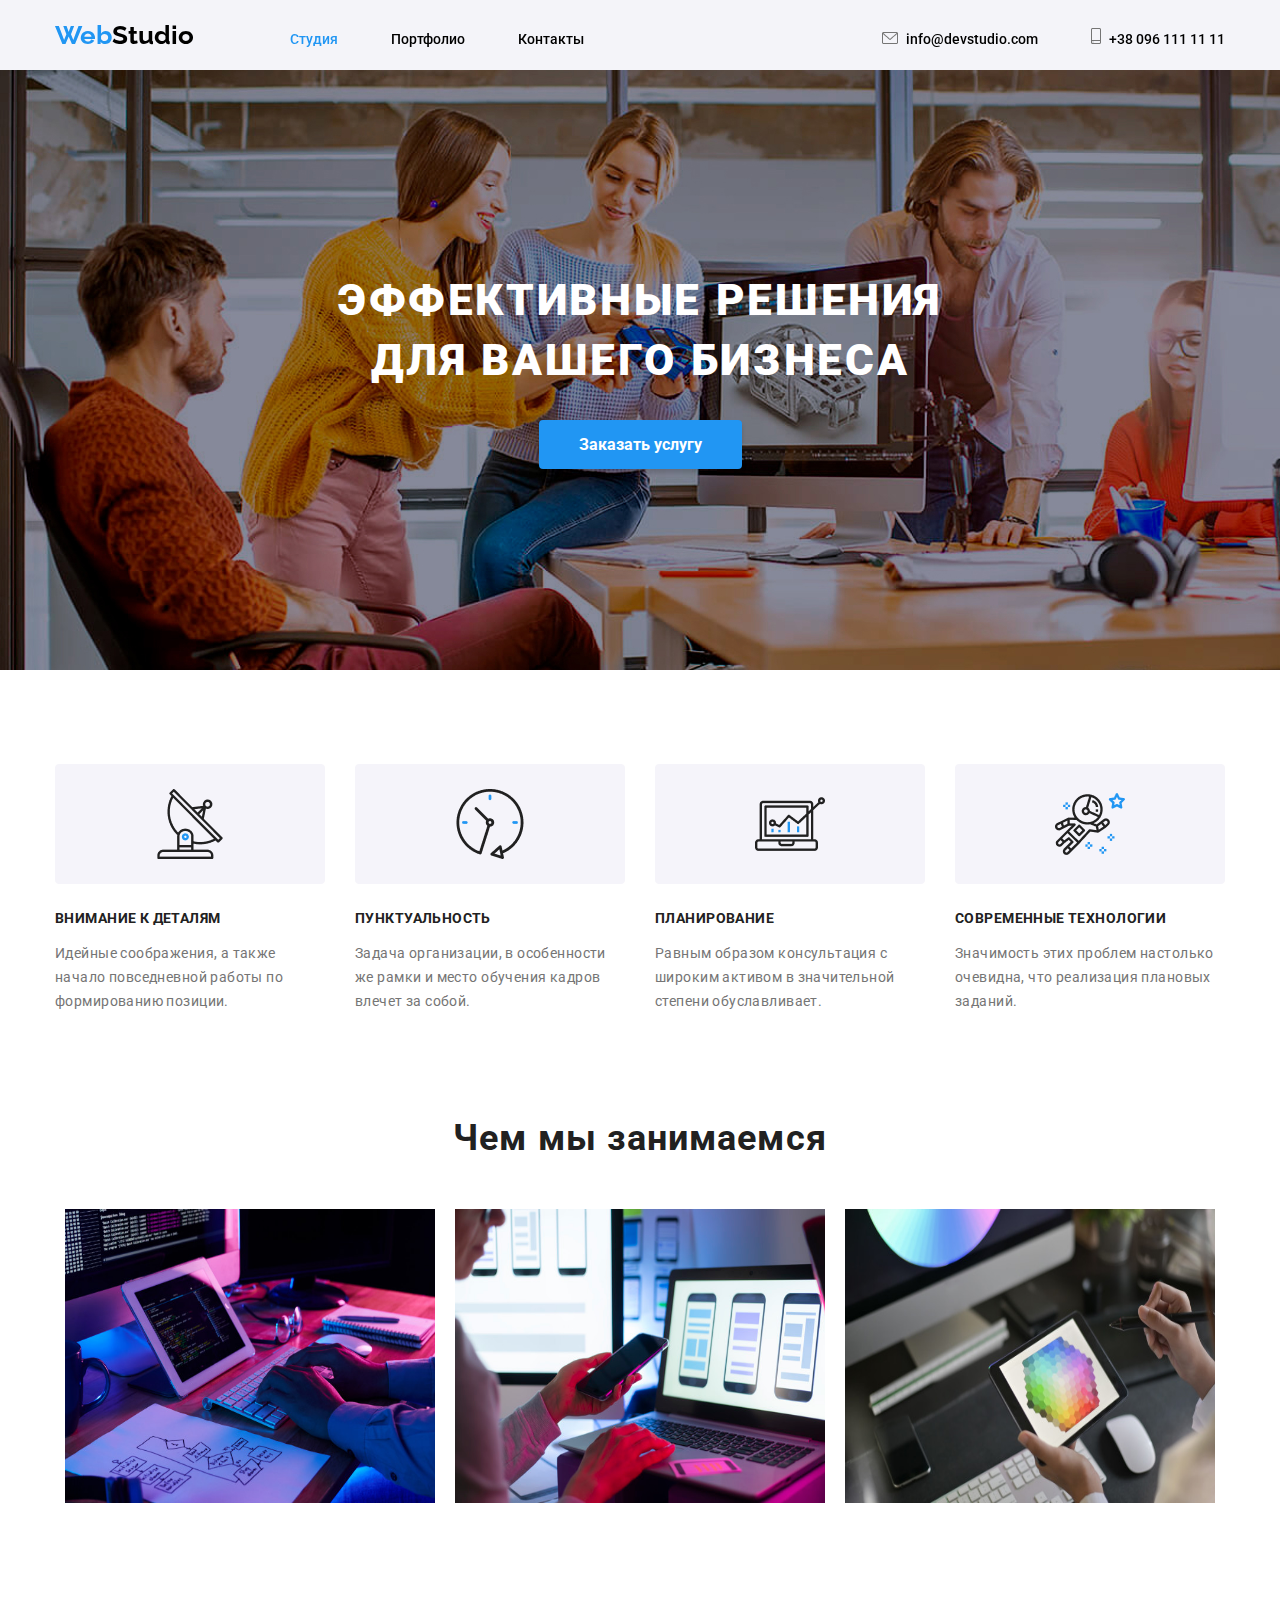
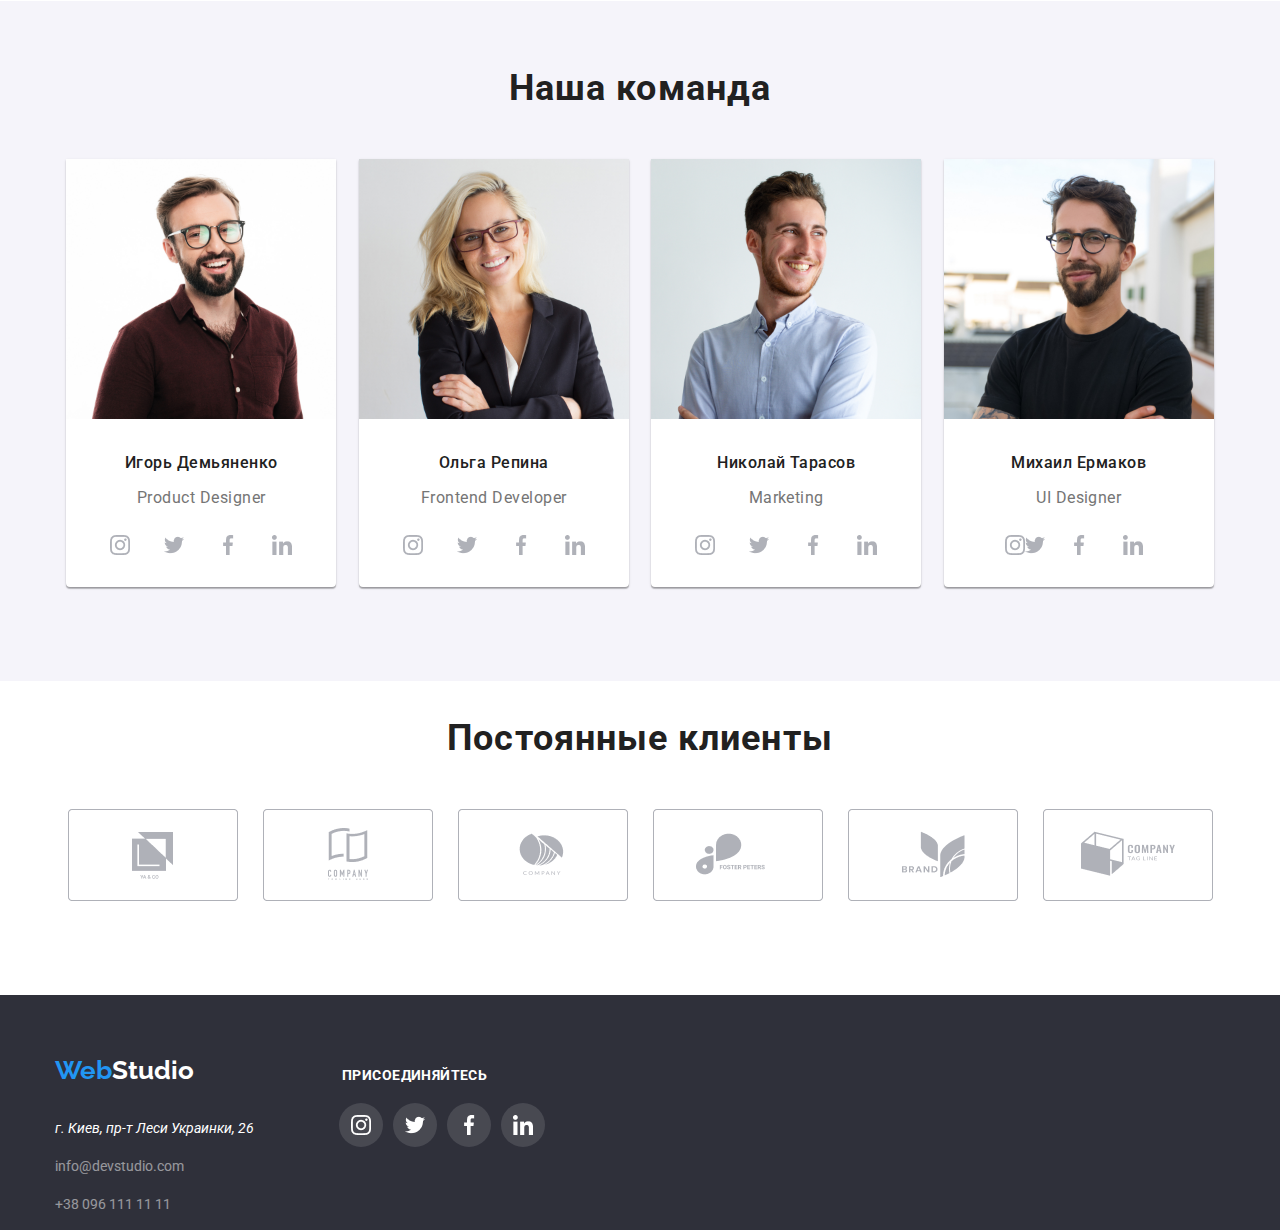
==== commit 7abcd53b: "add contacts page" ====
--- a/index.html
+++ b/index.html
@@ -16,9 +16,9 @@
     />
     <link rel="stylesheet" href="style/style.css" />
     <link rel="apple-touch-icon" sizes="180x180" href="apple-touch-icon.png">
-<link rel="icon" type="image/png" sizes="32x32" href="favicon-32x32.png">
-<link rel="icon" type="image/png" sizes="16x16" href="favicon-16x16.png">
-<link rel="manifest" href="site.webmanifest">
+    <link rel="icon" type="image/png" sizes="32x32" href="favicon-32x32.png">
+    <link rel="icon" type="image/png" sizes="16x16" href="favicon-16x16.png">
+    <link rel="manifest" href="site.webmanifest">
     <title>Web Studio</title>
   </head>
   <body>
@@ -31,7 +31,7 @@
             >
             <a href="#" class="nav__link active">Студия</a>
             <a href="portfolio.html" class="nav__link">Портфолио</a>
-            <a href="#" class="nav__link">Контакты</a>
+            <a href="contacts.html" class="nav__link">Контакты</a>
           </div>
           <div class="nav__contacts">
             <a href="mailto:info@devstudio.com" class="nav__contact">
--- a/style/style.css
+++ b/style/style.css
@@ -1,16 +1,22 @@
 body {
   margin: 0 auto;
   background-color: #ececec;
+  height: 100vh;
 }
 body a {
   text-decoration: none;
 }
+body.notOverflow {
+  overflow: hidden;
+  padding-right: 21px;
+}
 .wrapper {
+  min-height: 100%;
   overflow: hidden;
   display: flex;
   flex-direction: column;
   max-width: 1600px;
-  min-height: 100%;
+
   margin: 0px auto;
   box-shadow: 0px 1px 4px rgba(0, 0, 0);
 }
@@ -29,8 +35,9 @@
   height: 70px;
   position: fixed;
   width: 100%;
+  max-width: 1600px;
   top: 0;
-  left: 0;
+  left: 20;
   z-index: 20;
 }
 .nav__content {
@@ -82,7 +89,7 @@
 
 /* -------------main page------------ */
 .content {
-  padding-top: 70px;
+  margin-top: 70px;
   flex: 1 1 auto;
   font-family: "Roboto";
   background-color: #fff;
@@ -646,23 +653,35 @@
   line-height: 26px;
   letter-spacing: 0.03em;
   color: #212121;
+  transition: all 0.3s;
 }
 .btn__link:hover {
   background-color: #2196f3;
   color: #fff;
   transition-duration: 300ms;
 }
+.btn__link.active {
+  background-color: #2196f3;
+  color: #fff;
+}
 .items {
   margin-top: 50px;
   margin-bottom: 64px;
   max-width: 1170px;
 }
-
-.items_row {
-  display: flex;
-  flex: 1 1 auto;
-  justify-content: space-between;
-}
+.list_items {
+  display: flex;
+  flex-wrap: wrap;
+  justify-content: center;
+  flex-direction: row;
+}
+
+.list_items li {
+  flex: 0 1 32.4%;
+  list-style: none;
+  margin-right: 10px;
+}
+
 .item {
   width: 370px;
   height: 404px;
@@ -670,10 +689,13 @@
   border: 1px solid #eeeeee;
   box-sizing: border-box;
   transition-duration: 300ms;
-}
-.item a {
-  text-decoration: none;
-}
+  display: none;
+}
+
+.item.active {
+  display: block;
+}
+
 .item:hover {
   transform: scale(1.05);
   box-shadow: 1px 2px 4px rgba(0, 0, 0);
@@ -698,3 +720,28 @@
   color: #212121;
   margin-bottom: 0px;
 }
+
+/* --------contacts page-------- */
+
+.contacts {
+  max-width: 1170px;
+  padding: 50px 0px;
+  margin: 0px auto;
+  display: flex;
+  justify-content: space-around;
+}
+.cont-logo {
+  font-size: 50px;
+  width: 300px;
+  height: 100px;
+  background: #3397e9d7;
+  border-radius: 30px;
+  text-align: center;
+  padding-top: 70px;
+}
+.cont-logo span {
+  color: #f5f4fa;
+}
+.map {
+  box-shadow: 0px 1px 4px rgba(0, 0, 0);
+}
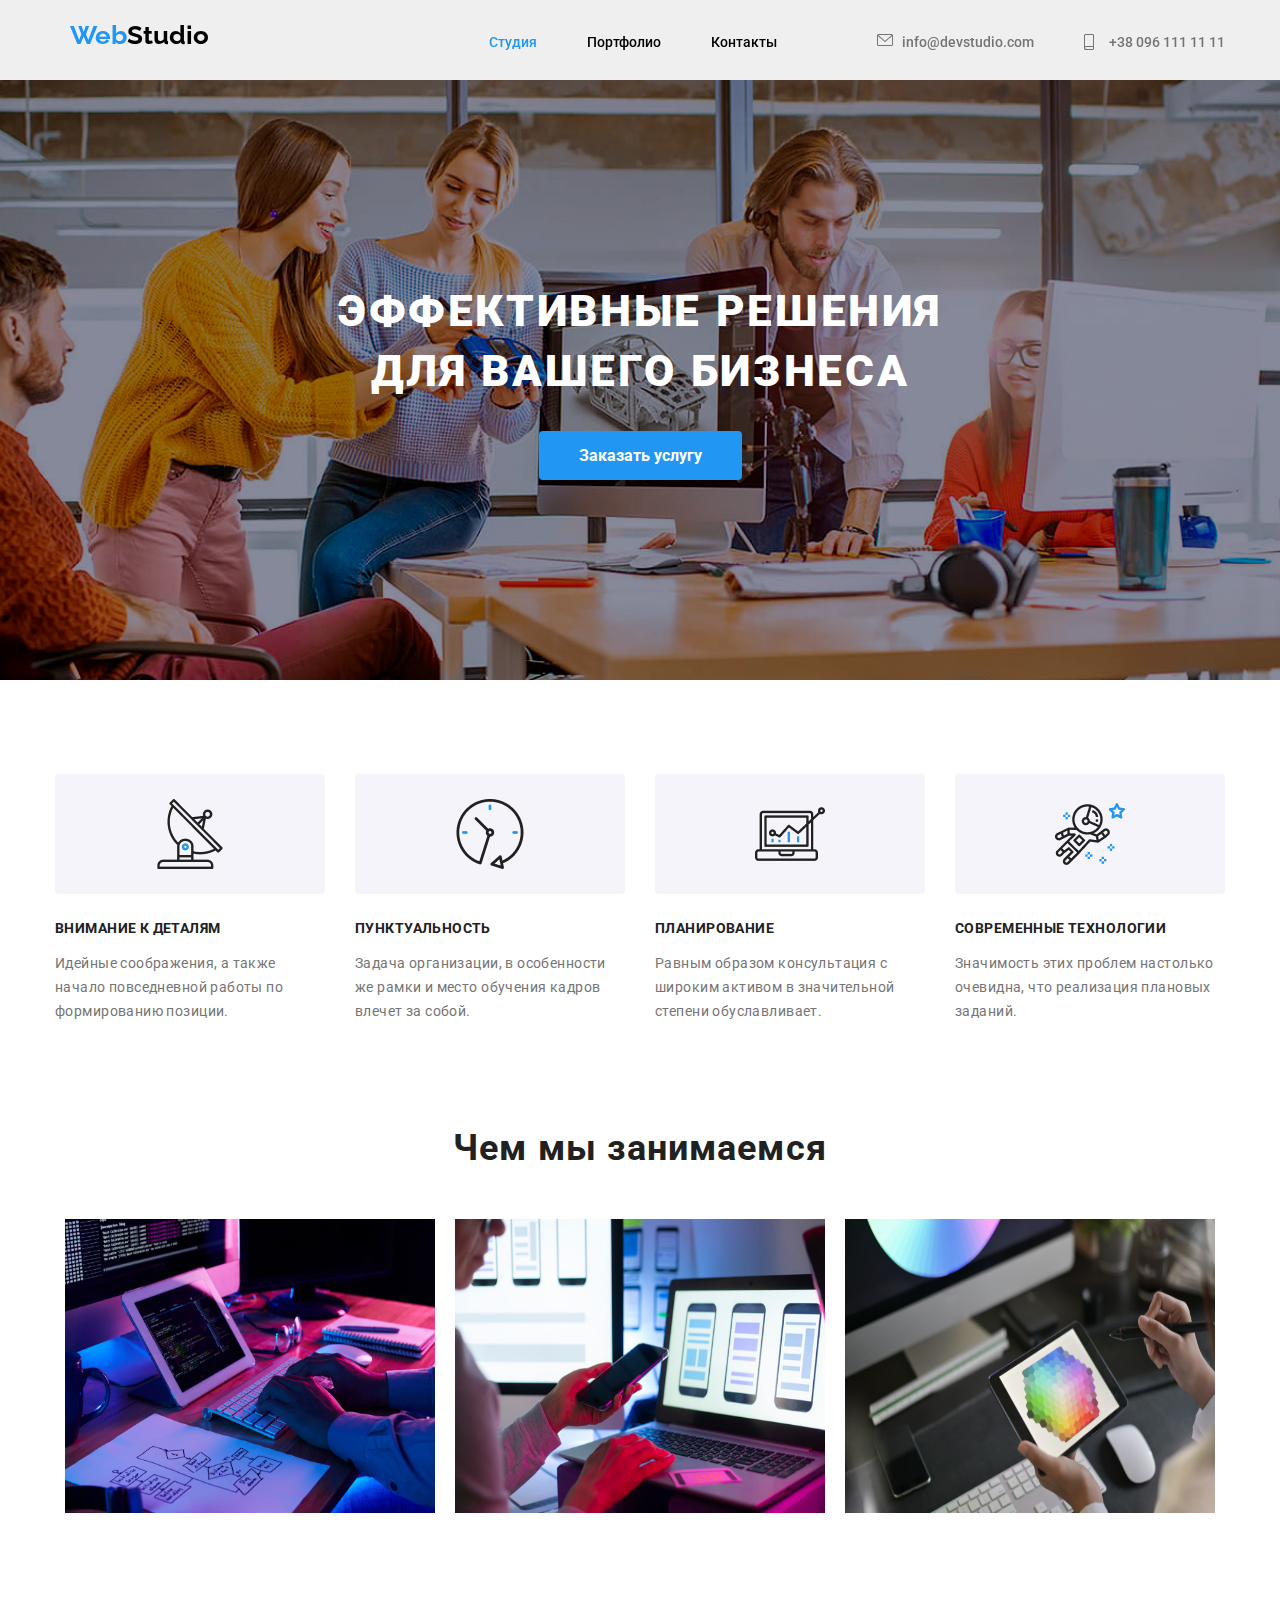
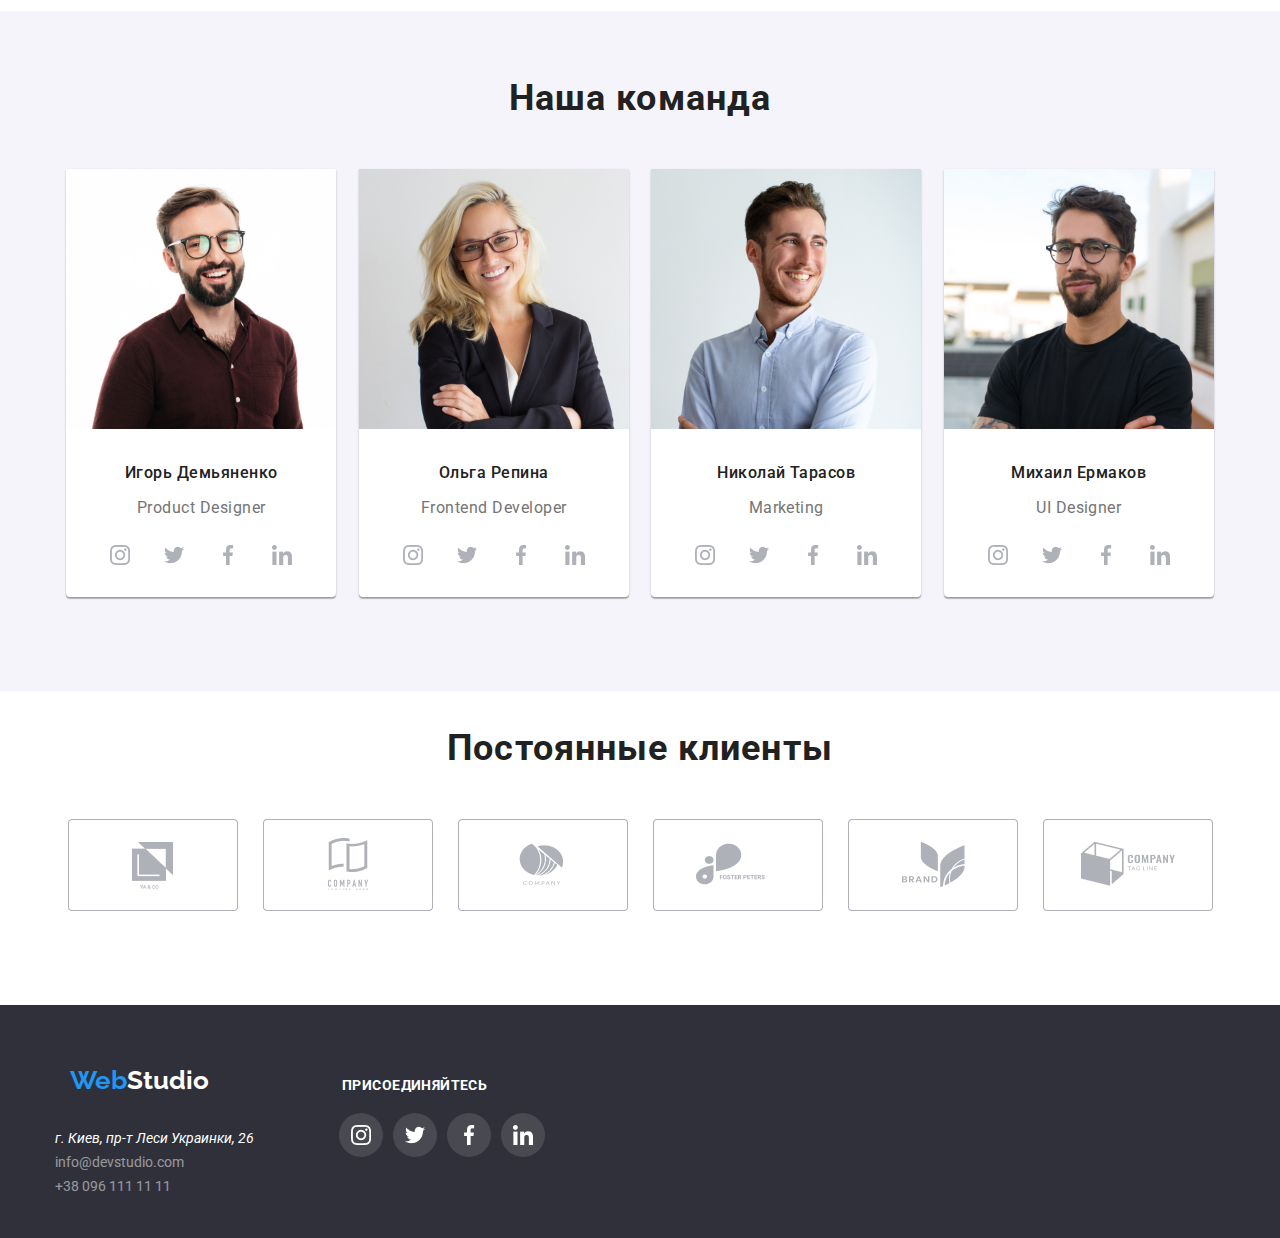
==== commit b804a23d: "add adaptive" ====
--- a/index.html
+++ b/index.html
@@ -23,32 +23,57 @@
   </head>
   <body>
     <div class="wrapper">
-      <div class="nav">
+      
+ <div class="nav">
         <div class="nav__content">
           <div class="nav__links">
-            <a href="#" class="nav__logo logo"
+            <a href="index.html" class="nav__logo logo"
               ><span class="active">Web</span>Studio</a
             >
-            <a href="#" class="nav__link active">Студия</a>
-            <a href="portfolio.html" class="nav__link">Портфолио</a>
-            <a href="contacts.html" class="nav__link">Контакты</a>
-          </div>
-          <div class="nav__contacts">
-            <a href="mailto:info@devstudio.com" class="nav__contact">
-              <img src="img/logo/email_logo.png" alt="logo" />
-              info@devstudio.com</a
-            >
-            <a href="tel:+380961111111" class="nav__contact"
-              ><img src="img/logo/smartphonetel_logo.svg" alt="logo" /> +38 096 111
-              11 11</a
-            >
+
+            <div class="nav__burger"><span></span></div>
+            <div class="menu">
+              <ul class="nav__list">
+                <li><a href="#" class="nav__link active">Студия</a></li>
+                <li><a href="portfolio.html" class="nav__link ">Портфолио</a></li>
+                <li><a href="contacts.html" class="nav__link">Контакты</a></li>
+              </ul>
+              <ul class="nav__list_contacts">
+                <li>
+                  <a href="mailto:info@devstudio.com" class="nav__contact">
+                    <img
+                      src="img/logo/email_logo.png"
+                      alt="logo"
+                      class="nav_contact_logo"
+                    />
+                    <span>info@devstudio.com</span>
+                  </a>
+                </li>
+                <li>
+                  <a href="tel:+380961111111" class="nav__contact nav__tel">
+                    <img
+                      src="img/logo/smartphone.png"
+                      alt="logo"
+                      class="nav_contact_logo"
+                    />
+                    <span>+38 096 111 11 11</span></a
+                  >
+                </li>
+              </ul>
+              <ul class="burger_links">
+                <li><a href="#">Instagram</a></li>
+                <li><a href="#">Facebook</a></li>
+                <li><a href="#">Twitter</a></li>
+                <li><a href="#">LinkedIn</a></li>
+              </ul>
+            </div>
           </div>
         </div>
       </div>
-
       <div class="content">
         <div class="header">
           <div class="header__content">
+            <img src="./img/Imgbg.jpg" alt="">
             <span class="header__text"
               >Эффективные решения для вашего бизнеса</span
             >
@@ -212,7 +237,7 @@
                 <div class="social__links">
                   <div class="slinks__item">
                     <a href="#"
-                      ><img src="img/logo/team_link/instagram 1.png" alt="instagram
+                      ><img src="img/logo/team_link/instagram 1.png" alt="instagram"
                     /></a>
                   </div>
                   <div class="slinks__item">
@@ -236,7 +261,7 @@
           </div>
           <div class="partners">
             <div class="partners_text">
-              <p class="todo__header">Постоянные клиенты</p>
+              <p >Постоянные клиенты</p>
             </div>
             <div class="partners__items">
               <div class="partners__item">
@@ -363,5 +388,6 @@
       </form>
     </div>
     <script src="script.js"></script>
+    <script src="burger.js"></script>
   </body>
 </html>
--- a/style/style.css
+++ b/style/style.css
@@ -28,11 +28,12 @@
   font-size: 26px;
   line-height: 31px;
   text-decoration: none;
+  margin-left: 15px;
 }
 
 .nav {
-  background-color: #f5f4faf3;
-  height: 70px;
+  background-color: #f0f0f0c4;
+  height: 80px;
   position: fixed;
   width: 100%;
   max-width: 1600px;
@@ -45,15 +46,31 @@
   font-style: normal;
   font-weight: 500;
   font-size: 14px;
-  display: flex;
-  justify-content: space-between;
+  align-items: center;
   max-width: 1170px;
   margin: 0px auto;
   padding-top: 20px;
 }
 .nav__links {
+  display: flex;
+  position: relative;
+  justify-content: space-between;
   line-height: 16px;
 }
+.menu {
+  display: flex;
+}
+.nav__list {
+  display: flex;
+}
+.menu li {
+  list-style: none;
+}
+.nav__list_contacts {
+  padding: 0;
+  display: flex;
+}
+
 .nav__link {
   text-decoration: none;
   color: #000;
@@ -63,13 +80,9 @@
 .nav__link:hover {
   color: #2196f3;
 }
-.nav__contacts {
-  margin-top: 8px;
-}
 
 .nav__contact {
-  text-decoration: none;
-  color: #000;
+  color: #757575;
   margin-left: 50px;
   transition-duration: 200ms;
 }
@@ -77,8 +90,152 @@
   color: #2196f3;
 }
 .nav__contact img {
-  padding-right: 5px;
-}
+  position: absolute;
+  align-items: center;
+  margin-right: 5px;
+  /* padding-right: 5px; */
+}
+.nav__contact span {
+  padding-left: 25px;
+  position: relative;
+}
+.nav__burger {
+  display: none;
+}
+.burger_links {
+  display: none;
+}
+
+@media (max-width: 1024px) {
+  .nav__list_contacts {
+    display: block;
+    align-items: center;
+    margin: 0;
+  }
+  .nav__list_contacts li {
+    margin-top: 5px;
+  }
+
+  .nav__contact {
+    margin-right: 10px;
+    margin-left: 0;
+  }
+}
+
+@media (max-width: 767px) {
+  .menu {
+    display: block;
+    position: fixed;
+    top: -100%;
+    left: 0;
+    height: 100%;
+    width: 100%;
+    overflow: auto;
+    background: #fff;
+    transition: all 0.3s ease 0s;
+    padding-left: 20px;
+  }
+  .menu.active_Burger {
+    top: 0;
+  }
+
+  .nav__burger {
+    display: block;
+    position: relative;
+    width: 30px;
+    height: 20px;
+    z-index: 2;
+    margin-right: 10px;
+  }
+  .nav__burger span {
+    background-color: #000;
+    position: absolute;
+    width: 30px;
+    height: 2px;
+    left: 0;
+    top: 9px;
+    transition: all 0.3s ease 0s;
+  }
+  .nav__burger::before,
+  .nav__burger::after {
+    content: "";
+    background-color: #000;
+    position: absolute;
+    width: 30px;
+    height: 2px;
+    left: 0;
+    transition: all 0.3s ease 0s;
+  }
+  .nav__burger::before {
+    top: 0;
+  }
+  .nav__burger::after {
+    bottom: 0;
+  }
+
+  .nav__list {
+    display: block;
+    margin-top: 40px;
+    padding-left: 20px;
+  }
+  .nav__list li {
+    margin-bottom: 20px;
+  }
+  .nav__list_contacts {
+    margin-top: 250px;
+    display: flex;
+    flex-direction: column-reverse;
+    align-items: flex-start;
+    font-size: 24px;
+  }
+  .nav__list_contacts li {
+    padding-top: 20px;
+  }
+  .nav__contact.nav__tel {
+    font-size: 34px;
+    color: #2196f3;
+  }
+  .nav_contact_logo {
+    display: none;
+  }
+
+  .nav__link {
+    font-size: 40px;
+    line-height: 47px;
+  }
+
+  .nav__burger.active_Burger span {
+    transform: scale(0);
+  }
+  .nav__burger.active_Burger::before {
+    transform: rotate(45deg);
+    top: 9px;
+    background: #2196f3;
+  }
+  .nav__burger.active_Burger::after {
+    transform: rotate(-45deg);
+    bottom: 9px;
+    background: #2196f3;
+  }
+  .burger_links {
+    display: block;
+    display: flex;
+    padding: 0;
+    padding-left: 15px;
+    margin-top: 50px;
+  }
+  .burger_links li {
+    padding: 0px 10px;
+  }
+  .burger_links li:not(:last-child) {
+    border-right: 1px solid rgba(33, 33, 33, 0.2);
+  }
+  .burger_links a {
+    font-size: 16px;
+    color: #2196f3;
+  }
+}
+
 .active {
   color: #2196f3;
 }
@@ -89,7 +246,7 @@
 
 /* -------------main page------------ */
 .content {
-  margin-top: 70px;
+  margin-top: 80px;
   flex: 1 1 auto;
   font-family: "Roboto";
   background-color: #fff;
@@ -97,7 +254,7 @@
 
 .header {
   background: #2f303a;
-  background-image: url(../img/Imgbg.jpg);
+  /* background-image: url(../img/Imgbg.jpg); */
   height: 600px;
   display: flex;
   flex-direction: column;
@@ -108,9 +265,21 @@
   flex-direction: column;
   align-items: center;
   justify-content: center;
-  margin-top: 200px;
+  height: 100%;
+  width: 100%;
+  position: relative;
+}
+.header__content img {
+  display: block;
+  width: 100%;
+  height: 100%;
+  max-height: 600px;
+  position: absolute;
+  overflow: hidden;
+  object-fit: cover;
 }
 .header__text {
+  position: relative;
   color: #fff;
   width: 696px;
   height: 120px;
@@ -164,6 +333,19 @@
   }
 }
 
+@media (max-width: 767px) {
+  .header {
+    width: 100%;
+    height: 400px;
+  }
+  .header__text {
+    width: 100%;
+    font-size: 26px;
+    line-height: 42px;
+    text-align: center;
+  }
+}
+
 /*------------- pop_up button------ */
 
 .popup_bg {
@@ -187,7 +369,7 @@
 .popup {
   margin: 0 auto;
   width: 508px;
-  height: 548px;
+  /* height: 548px; */
   box-shadow: 0px 1px 3px rgba(0, 0, 0, 0.12), 0px 1px 1px rgba(0, 0, 0, 0.14),
     0px 2px 1px rgba(0, 0, 0, 0.2);
   border-radius: 4px;
@@ -202,6 +384,13 @@
 
   transition: 500ms all;
 }
+@media (max-width: 860px) {
+  .popup {
+    margin-top: 20px;
+    width: 80%;
+  }
+}
+
 .popup.activePop {
   transform: translate(-50%, -50%) scale(1);
   transition: 500ms all;
@@ -249,9 +438,10 @@
   flex-direction: column-reverse;
 }
 .popup_input {
+  color: #757575;
   margin-top: 5px;
   height: 40px;
-  font-size: 18px;
+  font-size: 16px;
   outline: none;
   border-radius: 5px;
   border: 1px solid rgba(33, 33, 33, 0.2);
@@ -287,10 +477,9 @@
   font-family: Roboto;
   font-style: normal;
   font-weight: 400;
-  font-size: 12px;
-  line-height: 14px;
+  font-size: 16px;
   letter-spacing: 0.01em;
-  color: #212121;
+  color: #757575;
 }
 textarea::placeholder {
   color: rgba(117, 117, 117, 0.5);
@@ -303,6 +492,12 @@
 }
 .massage:focus + .label_text {
   color: #2196f3;
+}
+
+@media (max-width: 860px) {
+  .massage {
+    height: 60px;
+  }
 }
 .pop_up_agree {
   padding-top: 15px;
@@ -352,6 +547,7 @@
   transition: 300ms;
 }
 
+/* --------main content-------- */
 .content__main {
   margin-left: auto;
   margin-right: auto;
@@ -473,6 +669,52 @@
   letter-spacing: 0.03em;
   color: #757575;
 }
+
+@media (max-width: 767px) {
+  .content__row {
+    flex-direction: column;
+    align-items: center;
+    margin-top: 60px;
+  }
+  .colums {
+    margin-right: 0;
+    text-align: center;
+  }
+  .content__todo {
+    display: none;
+  }
+  .content__team__items {
+    flex-direction: column;
+    justify-content: center;
+    align-items: center;
+  }
+  .team__img {
+    margin-top: 10px;
+  }
+}
+@media (max-width: 820px) {
+  .content__row {
+    align-items: center;
+    justify-content: center;
+    flex-wrap: wrap;
+  }
+  .colums {
+    margin: 0px 15px;
+  }
+  .todo__imgs {
+    display: flex;
+    justify-content: space-around;
+    flex-wrap: wrap;
+  }
+
+  .content__team__items {
+    width: 80%;
+    flex-wrap: wrap;
+  }
+  .team__img {
+    margin-top: 20px;
+  }
+}
 /* ---------SOCIAL LINKS----------- */
 .social__links {
   display: flex;
@@ -503,6 +745,16 @@
 .partners {
   margin-bottom: 94px;
 }
+.partners_text {
+  font-style: normal;
+  font-weight: 700;
+  font-size: 36px;
+  line-height: 42px;
+  letter-spacing: 0.03em;
+  color: #212121;
+  margin-bottom: 50px;
+  text-align: center;
+}
 .partners__items {
   width: 1170px;
   display: flex;
@@ -561,6 +813,38 @@
   background-image: url(../img/partners/Client6cl6.png);
 }
 
+@media (max-width: 820px) {
+  .partners__items {
+    width: 80%;
+    flex-wrap: wrap;
+    height: 100%;
+  }
+  .partners__item {
+    margin-top: 15px;
+  }
+  .partners_text {
+    margin-bottom: 0;
+  }
+  .partners_text p {
+    margin-bottom: 0;
+  }
+}
+@media (max-width: 767px) {
+  .partners__items {
+    width: 100%;
+    flex-wrap: wrap;
+    height: 100%;
+  }
+  .partners__item {
+    margin-top: 15px;
+  }
+  .partners_text {
+    margin-bottom: 0;
+  }
+  .partners_text p {
+    margin-bottom: 0;
+  }
+}
 /* -----footer---------- */
 .footer {
   min-width: 100%;
@@ -575,7 +859,7 @@
   width: 1170px;
   display: flex;
   margin: 0 auto;
-  padding-top: 60px;
+  padding: 60px 0px 40px 0px;
 }
 .footer__content {
 }
@@ -590,6 +874,7 @@
 }
 .footer__contacts p {
   opacity: 0.5;
+  margin: 0;
 }
 
 .footer__links {
@@ -611,6 +896,47 @@
   background-color: rgba(255, 255, 255, 0.123);
 }
 
+@media (max-width: 821px) {
+  .footer__container {
+    margin-left: 50px;
+  }
+}
+
+@media (max-width: 767px) {
+  .footer__container {
+    width: 100%;
+    flex-direction: column;
+    justify-content: center;
+    align-items: center;
+    margin: 0;
+  }
+  .footer__content {
+    display: flex;
+    flex-direction: column;
+    justify-content: center;
+    align-items: center;
+  }
+  .footer__links span {
+    display: flex;
+    justify-content: center;
+    padding: 0;
+    margin-top: 30px;
+  }
+  .footer__contacts {
+    display: flex;
+    flex-direction: column;
+    align-items: center;
+    font-size: 14px;
+    line-height: 16px;
+    letter-spacing: 0.03em;
+    text-transform: uppercase;
+    color: #ffffff;
+    padding: 0;
+    padding-top: 7px;
+    margin: 0;
+  }
+}
+
 /* -------------portfolio page------------- */
 .portfolio {
   max-width: 1170px;
@@ -633,6 +959,7 @@
 
   color: #212121;
 }
+
 .btn__link {
   min-width: 40px;
   height: 38px;
@@ -653,7 +980,6 @@
   line-height: 26px;
   letter-spacing: 0.03em;
   color: #212121;
-  transition: all 0.3s;
 }
 .btn__link:hover {
   background-color: #2196f3;
@@ -665,7 +991,7 @@
   color: #fff;
 }
 .items {
-  margin-top: 50px;
+  margin-top: 40px;
   margin-bottom: 64px;
   max-width: 1170px;
 }
@@ -674,6 +1000,7 @@
   flex-wrap: wrap;
   justify-content: center;
   flex-direction: row;
+  padding: 0px;
 }
 
 .list_items li {
@@ -697,7 +1024,8 @@
 }
 
 .item:hover {
-  transform: scale(1.05);
+  border: none;
+  transform: scale(1.03);
   box-shadow: 1px 2px 4px rgba(0, 0, 0);
 }
 .portf__imgs {
@@ -709,6 +1037,25 @@
 }
 .potrf_items_text {
   margin: 0px 24px;
+}
+
+.item_descr {
+  display: none;
+  position: absolute;
+  overflow: hidden;
+  max-height: 293px;
+  padding: 63px 24px;
+  color: #fff;
+  background: rgba(33, 149, 243, 0.75);
+  font-weight: 400;
+  font-size: 18px;
+  line-height: 28px;
+  letter-spacing: 0.03em;
+  transition-duration: 500ms;
+}
+.item:hover .item_descr {
+  display: block;
+  transition-duration: 500ms;
 }
 
 .portf__name {
@@ -720,7 +1067,33 @@
   color: #212121;
   margin-bottom: 0px;
 }
-
+@media (max-width: 767px) {
+  .navigation {
+    flex-wrap: wrap;
+  }
+  .btn__link {
+    margin: 5px;
+    padding: 0px 15px;
+  }
+
+  .list_items {
+    flex-direction: column;
+    justify-content: center;
+    align-items: center;
+  }
+  .list_items li {
+    margin: 10px 0px;
+    padding: 0;
+  }
+}
+@media (max-width: 820px) {
+  .item {
+    height: auto;
+  }
+  .portf__imgs {
+    height: auto;
+  }
+}
 /* --------contacts page-------- */
 
 .contacts {
@@ -742,6 +1115,32 @@
 .cont-logo span {
   color: #f5f4fa;
 }
+
+.contacts_content {
+  padding-left: 50px;
+  height: 450px;
+  font-size: 20px;
+  text-align: center;
+}
+.contacts_content a {
+  color: #000;
+}
 .map {
-  box-shadow: 0px 1px 4px rgba(0, 0, 0);
-}
+  margin-top: 10px;
+}
+
+@media (max-width: 860px) {
+  .contacts {
+    flex-direction: column;
+    align-items: center;
+    padding: 0;
+  }
+  .contacts_content {
+    padding: 10px;
+    height: auto;
+  }
+  .cont-logo {
+    margin-bottom: 20px;
+    margin: 20px 0px;
+  }
+}
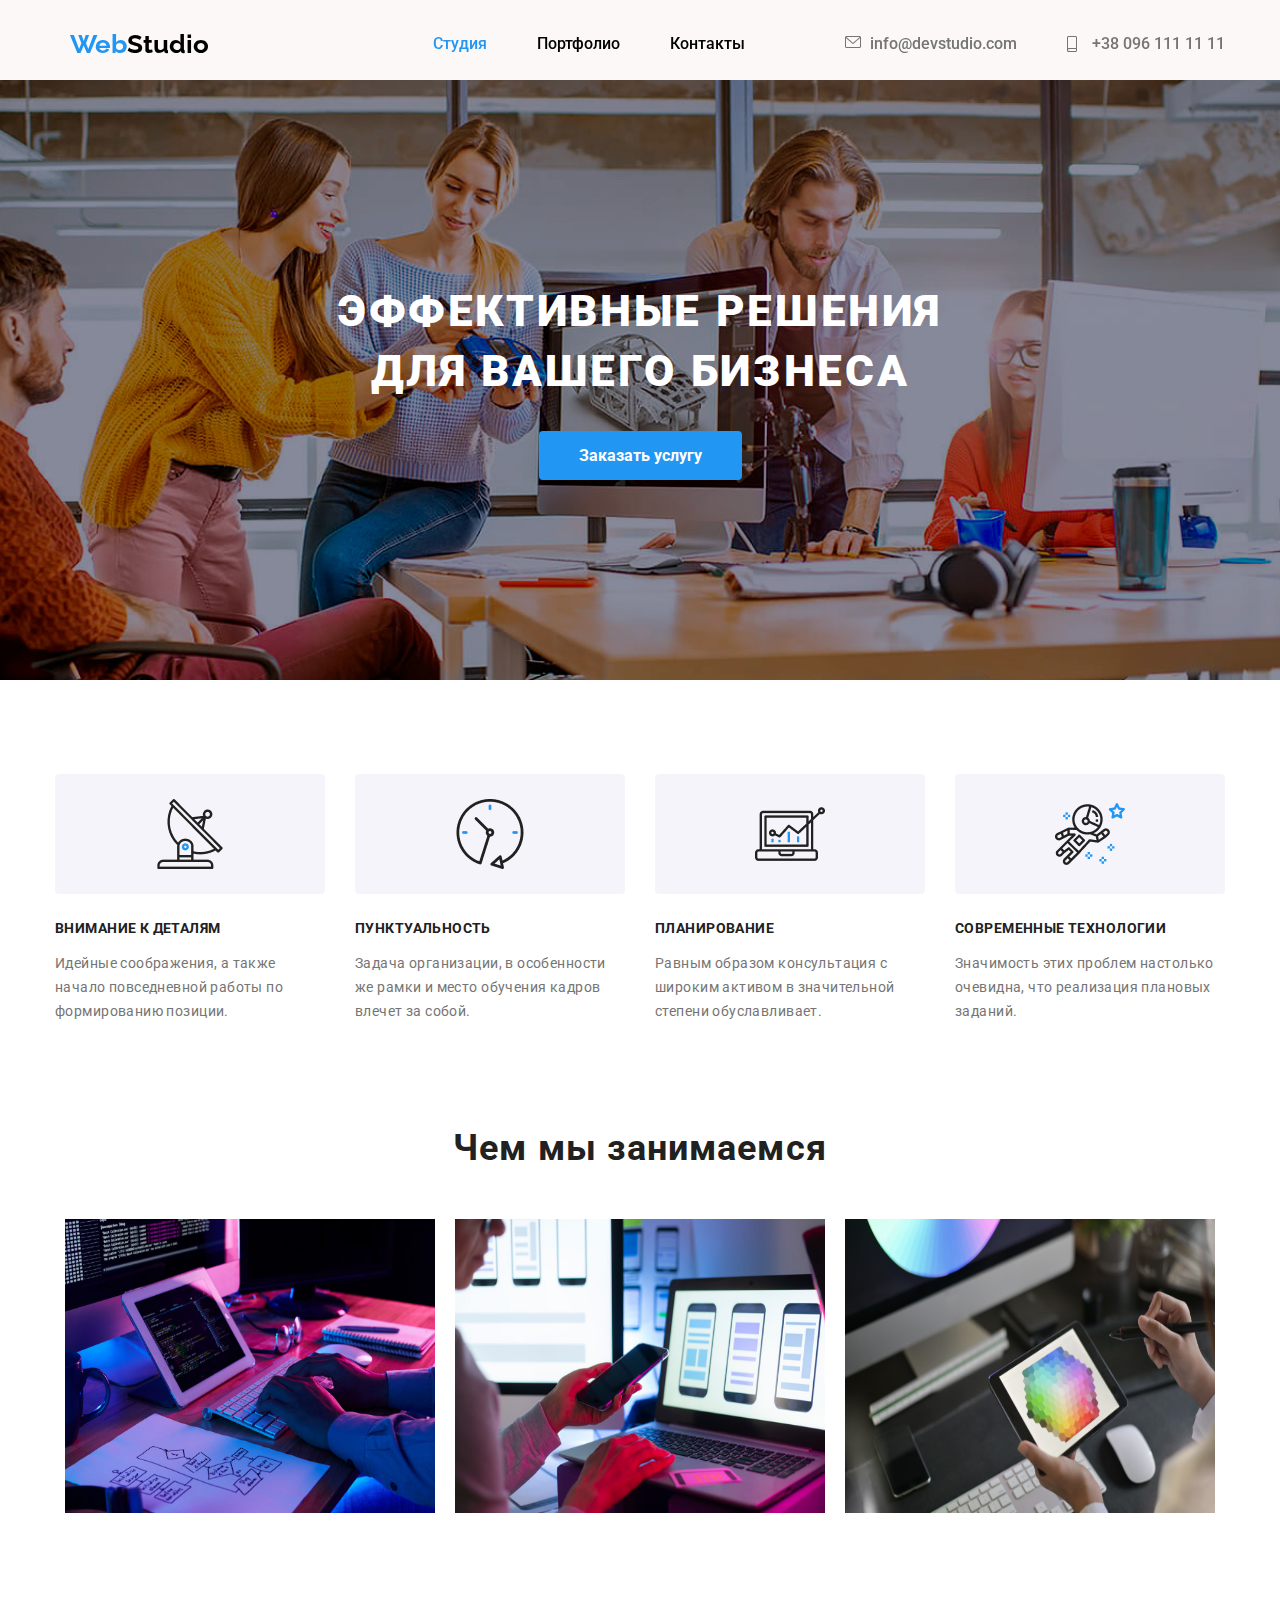
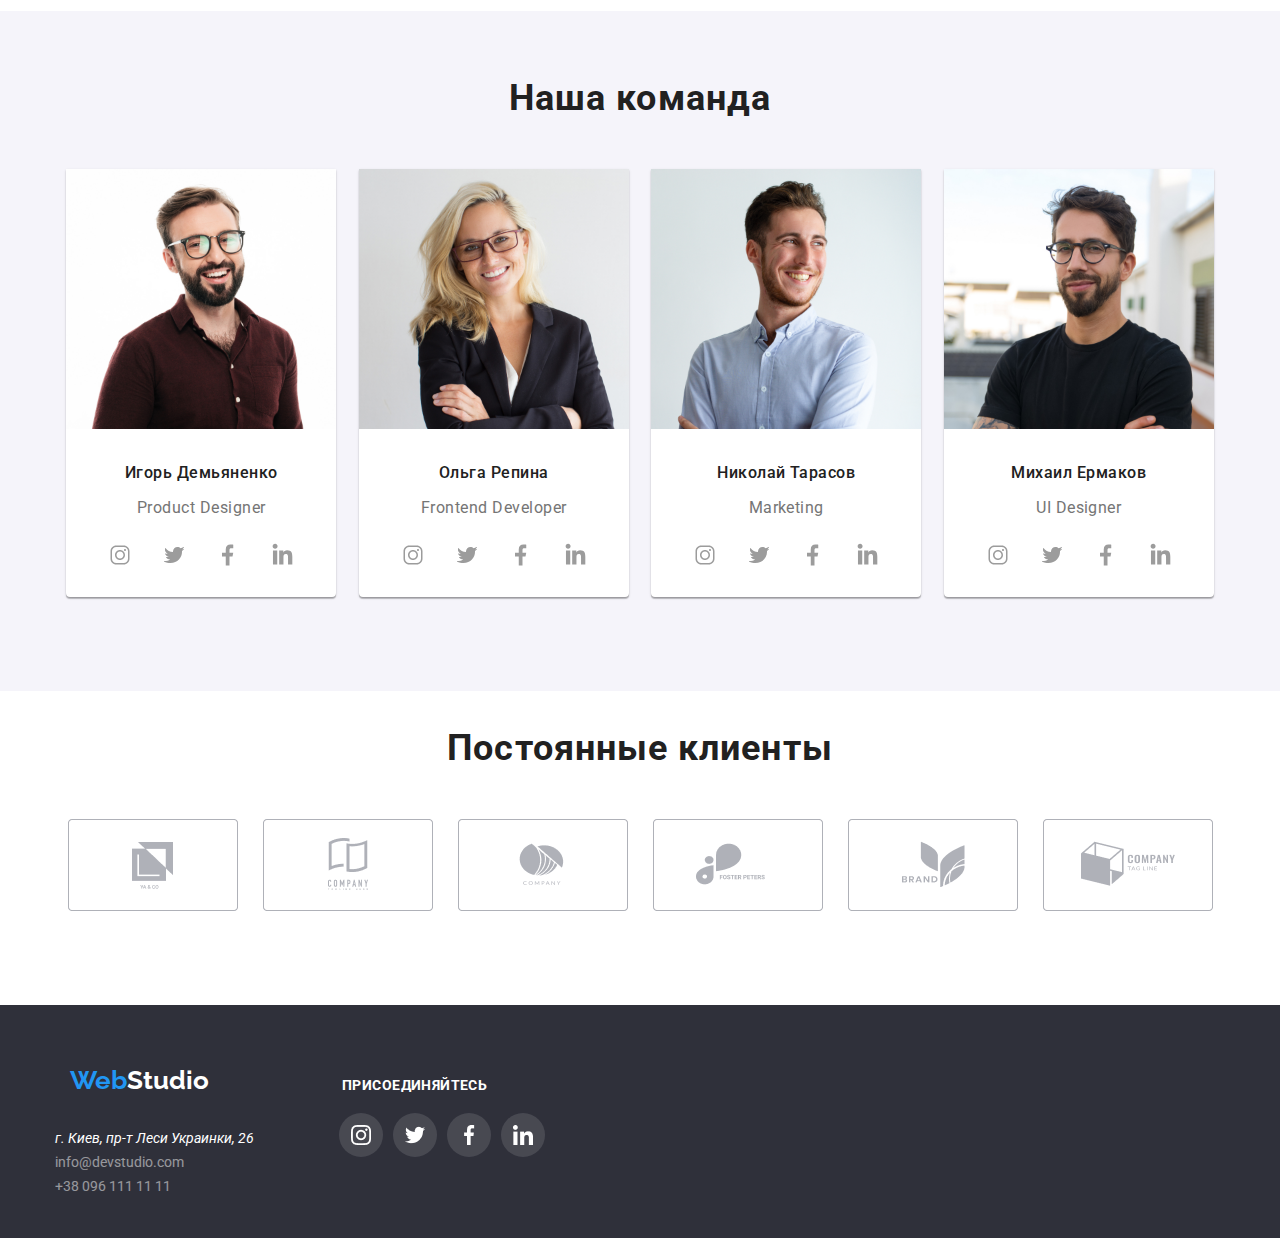
==== commit 058e7897: "update svg" ====
--- a/index.html
+++ b/index.html
@@ -154,26 +154,38 @@
                 <p class="team__name">Игорь Демьяненко</p>
                 <p class="team__spec">Product Designer</p>
                 <div class="social__links">
-                  <div class="slinks__item">
-                    <a href="#"
-                      ><img src="img/logo/team_link/instagram 1.png" alt="instagram"
-                    /></a>
-                  </div>
-                  <div class="slinks__item">
-                    <a href="#"
-                      ><img src="img/logo/team_link/twitter 1.png" alt="twitter"
-                    /></a>
-                  </div>
-                  <div class="slinks__item">
-                    <a href="#"
-                      ><img src="img/logo/team_link/facebook 1.png" alt="facebook"
-                    /></a>
-                  </div>
-                  <div class="slinks__item">
-                    <a href="#"
-                      ><img src="img/logo/team_link/linkedin 1.png" alt="linkedin"
-                    /></a>
-                  </div>
+                    <a href="#" class="slinks__item"
+                      >
+                      <svg xmlns="http://www.w3.org/2000/svg" x="0px" y="0px"
+                      width="24" height="24"
+                      viewBox="0 0 48 48"
+                      style=" fill:#undefined;"><path d="M 16.5 5 C 10.16639 5 5 10.16639 5 16.5 L 5 31.5 C 5 37.832757 10.166209 43 16.5 43 L 31.5 43 C 37.832938 43 43 37.832938 43 31.5 L 43 16.5 C 43 10.166209 37.832757 5 31.5 5 L 16.5 5 z M 16.5 8 L 31.5 8 C 36.211243 8 40 11.787791 40 16.5 L 40 31.5 C 40 36.211062 36.211062 40 31.5 40 L 16.5 40 C 11.787791 40 8 36.211243 8 31.5 L 8 16.5 C 8 11.78761 11.78761 8 16.5 8 z M 34 12 C 32.895 12 32 12.895 32 14 C 32 15.105 32.895 16 34 16 C 35.105 16 36 15.105 36 14 C 36 12.895 35.105 12 34 12 z M 24 14 C 18.495178 14 14 18.495178 14 24 C 14 29.504822 18.495178 34 24 34 C 29.504822 34 34 29.504822 34 24 C 34 18.495178 29.504822 14 24 14 z M 24 17 C 27.883178 17 31 20.116822 31 24 C 31 27.883178 27.883178 31 24 31 C 20.116822 31 17 27.883178 17 24 C 17 20.116822 20.116822 17 24 17 z"></path></svg>
+                    </a>
+                  
+                    <a href="#" class="slinks__item"
+                      >
+                      <svg xmlns="http://www.w3.org/2000/svg" x="0px" y="0px"
+                      width="24" height="24"
+                      viewBox="0 0 24 24"
+                      style=" fill:#undefined;">    <path d="M21.634,4.031c-0.815,0.385-2.202,1.107-2.899,1.245c-0.027,0.007-0.049,0.016-0.075,0.023 c-0.813-0.802-1.927-1.299-3.16-1.299c-2.485,0-4.5,2.015-4.5,4.5c0,0.131-0.011,0.372,0,0.5c-3.218,0-5.568-1.679-7.327-3.837 C3.438,4.873,3.188,5.024,3.136,5.23C3.019,5.696,2.979,6.475,2.979,7.031c0,1.401,1.095,2.777,2.8,3.63 c-0.314,0.081-0.66,0.139-1.02,0.139c-0.424,0-0.912-0.111-1.339-0.335c-0.158-0.083-0.499-0.06-0.398,0.344 c0.405,1.619,2.253,2.756,3.904,3.087c-0.375,0.221-1.175,0.176-1.543,0.176c-0.136,0-0.609-0.032-0.915-0.07 c-0.279-0.034-0.708,0.038-0.349,0.582c0.771,1.167,2.515,1.9,4.016,1.928c-1.382,1.084-3.642,1.48-5.807,1.48 c-0.438-0.01-0.416,0.489-0.063,0.674C3.862,19.504,6.478,20,8.347,20C15.777,20,20,14.337,20,8.999 c0-0.086-0.002-0.266-0.005-0.447C19.995,8.534,20,8.517,20,8.499c0-0.027-0.008-0.053-0.008-0.08 c-0.003-0.136-0.006-0.263-0.009-0.329c0.589-0.425,1.491-1.163,1.947-1.728c0.155-0.192,0.03-0.425-0.181-0.352 c-0.543,0.189-1.482,0.555-2.07,0.625c1.177-0.779,1.759-1.457,2.259-2.21C22.109,4.168,21.895,3.907,21.634,4.031z"></path></svg>
+                    </a>
+                  
+                    <a href="#" class="slinks__item"
+                      >
+                      <svg xmlns="http://www.w3.org/2000/svg" x="0px" y="0px"
+                      width="24" height="24"
+                      viewBox="0 0 32 32"
+                      style=" fill:#undefined;"><path d="M 19.253906 2 C 15.311906 2 13 4.0821719 13 8.8261719 L 13 13 L 8 13 L 8 18 L 13 18 L 13 30 L 18 30 L 18 18 L 22 18 L 23 13 L 18 13 L 18 9.671875 C 18 7.884875 18.582766 7 20.259766 7 L 23 7 L 23 2.2050781 C 22.526 2.1410781 21.144906 2 19.253906 2 z"></path></svg>
+                    </a>
+                  
+                    <a href="#" class="slinks__item"
+                      >
+                      <svg xmlns="http://www.w3.org/2000/svg" x="0px" y="0px"
+                      width="30" height="30"
+                      viewBox="0 0 32 32"
+                      style=" fill:#undefined;"><path d="M 8.6425781 4 C 7.1835781 4 6 5.181625 6 6.640625 C 6 8.099625 7.182625 9.3085938 8.640625 9.3085938 C 10.098625 9.3085938 11.283203 8.099625 11.283203 6.640625 C 11.283203 5.182625 10.101578 4 8.6425781 4 z M 21.535156 11 C 19.316156 11 18.0465 12.160453 17.4375 13.314453 L 17.373047 13.314453 L 17.373047 11.310547 L 13 11.310547 L 13 26 L 17.556641 26 L 17.556641 18.728516 C 17.556641 16.812516 17.701266 14.960938 20.072266 14.960938 C 22.409266 14.960937 22.443359 17.145609 22.443359 18.849609 L 22.443359 26 L 26.994141 26 L 27 26 L 27 17.931641 C 27 13.983641 26.151156 11 21.535156 11 z M 6.3632812 11.310547 L 6.3632812 26 L 10.923828 26 L 10.923828 11.310547 L 6.3632812 11.310547 z"></path></svg>
+                    </a>
+                  
                 </div>
               </div>
               <div class="team__img">
@@ -181,26 +193,37 @@
                 <p class="team__name">Ольга Репина</p>
                 <p class="team__spec">Frontend Developer</p>
                 <div class="social__links">
-                  <div class="slinks__item">
-                    <a href="#"
-                      ><img src="img/logo/team_link/instagram 1.png" alt="instagram"
-                    /></a>
-                  </div>
-                  <div class="slinks__item">
-                    <a href="#"
-                      ><img src="img/logo/team_link/twitter 1.png" alt="twitter"
-                    /></a>
-                  </div>
-                  <div class="slinks__item">
-                    <a href="#"
-                      ><img src="img/logo/team_link/facebook 1.png" alt="facebook"
-                    /></a>
-                  </div>
-                  <div class="slinks__item">
-                    <a href="#"
-                      ><img src="img/logo/team_link/linkedin 1.png" alt="linkedin"
-                    /></a>
-                  </div>
+                  <a href="#" class="slinks__item"
+                      >
+                      <svg xmlns="http://www.w3.org/2000/svg" x="0px" y="0px"
+                      width="24" height="24"
+                      viewBox="0 0 48 48"
+                      style=" fill:#undefined;"><path d="M 16.5 5 C 10.16639 5 5 10.16639 5 16.5 L 5 31.5 C 5 37.832757 10.166209 43 16.5 43 L 31.5 43 C 37.832938 43 43 37.832938 43 31.5 L 43 16.5 C 43 10.166209 37.832757 5 31.5 5 L 16.5 5 z M 16.5 8 L 31.5 8 C 36.211243 8 40 11.787791 40 16.5 L 40 31.5 C 40 36.211062 36.211062 40 31.5 40 L 16.5 40 C 11.787791 40 8 36.211243 8 31.5 L 8 16.5 C 8 11.78761 11.78761 8 16.5 8 z M 34 12 C 32.895 12 32 12.895 32 14 C 32 15.105 32.895 16 34 16 C 35.105 16 36 15.105 36 14 C 36 12.895 35.105 12 34 12 z M 24 14 C 18.495178 14 14 18.495178 14 24 C 14 29.504822 18.495178 34 24 34 C 29.504822 34 34 29.504822 34 24 C 34 18.495178 29.504822 14 24 14 z M 24 17 C 27.883178 17 31 20.116822 31 24 C 31 27.883178 27.883178 31 24 31 C 20.116822 31 17 27.883178 17 24 C 17 20.116822 20.116822 17 24 17 z"></path></svg>
+                    </a>
+                  
+                    <a href="#" class="slinks__item"
+                      >
+                      <svg xmlns="http://www.w3.org/2000/svg" x="0px" y="0px"
+                      width="24" height="24"
+                      viewBox="0 0 24 24"
+                      style=" fill:#undefined;">    <path d="M21.634,4.031c-0.815,0.385-2.202,1.107-2.899,1.245c-0.027,0.007-0.049,0.016-0.075,0.023 c-0.813-0.802-1.927-1.299-3.16-1.299c-2.485,0-4.5,2.015-4.5,4.5c0,0.131-0.011,0.372,0,0.5c-3.218,0-5.568-1.679-7.327-3.837 C3.438,4.873,3.188,5.024,3.136,5.23C3.019,5.696,2.979,6.475,2.979,7.031c0,1.401,1.095,2.777,2.8,3.63 c-0.314,0.081-0.66,0.139-1.02,0.139c-0.424,0-0.912-0.111-1.339-0.335c-0.158-0.083-0.499-0.06-0.398,0.344 c0.405,1.619,2.253,2.756,3.904,3.087c-0.375,0.221-1.175,0.176-1.543,0.176c-0.136,0-0.609-0.032-0.915-0.07 c-0.279-0.034-0.708,0.038-0.349,0.582c0.771,1.167,2.515,1.9,4.016,1.928c-1.382,1.084-3.642,1.48-5.807,1.48 c-0.438-0.01-0.416,0.489-0.063,0.674C3.862,19.504,6.478,20,8.347,20C15.777,20,20,14.337,20,8.999 c0-0.086-0.002-0.266-0.005-0.447C19.995,8.534,20,8.517,20,8.499c0-0.027-0.008-0.053-0.008-0.08 c-0.003-0.136-0.006-0.263-0.009-0.329c0.589-0.425,1.491-1.163,1.947-1.728c0.155-0.192,0.03-0.425-0.181-0.352 c-0.543,0.189-1.482,0.555-2.07,0.625c1.177-0.779,1.759-1.457,2.259-2.21C22.109,4.168,21.895,3.907,21.634,4.031z"></path></svg>
+                    </a>
+                  
+                    <a href="#" class="slinks__item"
+                      >
+                      <svg xmlns="http://www.w3.org/2000/svg" x="0px" y="0px"
+                      width="24" height="24"
+                      viewBox="0 0 32 32"
+                      style=" fill:#undefined;"><path d="M 19.253906 2 C 15.311906 2 13 4.0821719 13 8.8261719 L 13 13 L 8 13 L 8 18 L 13 18 L 13 30 L 18 30 L 18 18 L 22 18 L 23 13 L 18 13 L 18 9.671875 C 18 7.884875 18.582766 7 20.259766 7 L 23 7 L 23 2.2050781 C 22.526 2.1410781 21.144906 2 19.253906 2 z"></path></svg>
+                    </a>
+                  
+                    <a href="#" class="slinks__item"
+                      >
+                      <svg xmlns="http://www.w3.org/2000/svg" x="0px" y="0px"
+                      width="30" height="30"
+                      viewBox="0 0 32 32"
+                      style=" fill:#undefined;"><path d="M 8.6425781 4 C 7.1835781 4 6 5.181625 6 6.640625 C 6 8.099625 7.182625 9.3085938 8.640625 9.3085938 C 10.098625 9.3085938 11.283203 8.099625 11.283203 6.640625 C 11.283203 5.182625 10.101578 4 8.6425781 4 z M 21.535156 11 C 19.316156 11 18.0465 12.160453 17.4375 13.314453 L 17.373047 13.314453 L 17.373047 11.310547 L 13 11.310547 L 13 26 L 17.556641 26 L 17.556641 18.728516 C 17.556641 16.812516 17.701266 14.960938 20.072266 14.960938 C 22.409266 14.960937 22.443359 17.145609 22.443359 18.849609 L 22.443359 26 L 26.994141 26 L 27 26 L 27 17.931641 C 27 13.983641 26.151156 11 21.535156 11 z M 6.3632812 11.310547 L 6.3632812 26 L 10.923828 26 L 10.923828 11.310547 L 6.3632812 11.310547 z"></path></svg>
+                    </a>
                 </div>
               </div>
               <div class="team__img">
@@ -208,26 +231,37 @@
                 <p class="team__name">Николай Тарасов</p>
                 <p class="team__spec">Marketing</p>
                 <div class="social__links">
-                  <div class="slinks__item">
-                    <a href="#"
-                      ><img src="img/logo/team_link/instagram 1.png" alt="instagram"
-                    /></a>
-                  </div>
-                  <div class="slinks__item">
-                    <a href="#"
-                      ><img src="img/logo/team_link/twitter 1.png" alt="twitter"
-                    /></a>
-                  </div>
-                  <div class="slinks__item">
-                    <a href="#"
-                      ><img src="img/logo/team_link/facebook 1.png" alt="facebook"
-                    /></a>
-                  </div>
-                  <div class="slinks__item">
-                    <a href="#"
-                      ><img src="img/logo/team_link/linkedin 1.png" alt="linkedin"
-                    /></a>
-                  </div>
+                  <a href="#" class="slinks__item"
+                      >
+                      <svg xmlns="http://www.w3.org/2000/svg" x="0px" y="0px"
+                      width="24" height="24"
+                      viewBox="0 0 48 48"
+                      style=" fill:#undefined;"><path d="M 16.5 5 C 10.16639 5 5 10.16639 5 16.5 L 5 31.5 C 5 37.832757 10.166209 43 16.5 43 L 31.5 43 C 37.832938 43 43 37.832938 43 31.5 L 43 16.5 C 43 10.166209 37.832757 5 31.5 5 L 16.5 5 z M 16.5 8 L 31.5 8 C 36.211243 8 40 11.787791 40 16.5 L 40 31.5 C 40 36.211062 36.211062 40 31.5 40 L 16.5 40 C 11.787791 40 8 36.211243 8 31.5 L 8 16.5 C 8 11.78761 11.78761 8 16.5 8 z M 34 12 C 32.895 12 32 12.895 32 14 C 32 15.105 32.895 16 34 16 C 35.105 16 36 15.105 36 14 C 36 12.895 35.105 12 34 12 z M 24 14 C 18.495178 14 14 18.495178 14 24 C 14 29.504822 18.495178 34 24 34 C 29.504822 34 34 29.504822 34 24 C 34 18.495178 29.504822 14 24 14 z M 24 17 C 27.883178 17 31 20.116822 31 24 C 31 27.883178 27.883178 31 24 31 C 20.116822 31 17 27.883178 17 24 C 17 20.116822 20.116822 17 24 17 z"></path></svg>
+                    </a>
+                  
+                    <a href="#" class="slinks__item"
+                      >
+                      <svg xmlns="http://www.w3.org/2000/svg" x="0px" y="0px"
+                      width="24" height="24"
+                      viewBox="0 0 24 24"
+                      style=" fill:#undefined;">    <path d="M21.634,4.031c-0.815,0.385-2.202,1.107-2.899,1.245c-0.027,0.007-0.049,0.016-0.075,0.023 c-0.813-0.802-1.927-1.299-3.16-1.299c-2.485,0-4.5,2.015-4.5,4.5c0,0.131-0.011,0.372,0,0.5c-3.218,0-5.568-1.679-7.327-3.837 C3.438,4.873,3.188,5.024,3.136,5.23C3.019,5.696,2.979,6.475,2.979,7.031c0,1.401,1.095,2.777,2.8,3.63 c-0.314,0.081-0.66,0.139-1.02,0.139c-0.424,0-0.912-0.111-1.339-0.335c-0.158-0.083-0.499-0.06-0.398,0.344 c0.405,1.619,2.253,2.756,3.904,3.087c-0.375,0.221-1.175,0.176-1.543,0.176c-0.136,0-0.609-0.032-0.915-0.07 c-0.279-0.034-0.708,0.038-0.349,0.582c0.771,1.167,2.515,1.9,4.016,1.928c-1.382,1.084-3.642,1.48-5.807,1.48 c-0.438-0.01-0.416,0.489-0.063,0.674C3.862,19.504,6.478,20,8.347,20C15.777,20,20,14.337,20,8.999 c0-0.086-0.002-0.266-0.005-0.447C19.995,8.534,20,8.517,20,8.499c0-0.027-0.008-0.053-0.008-0.08 c-0.003-0.136-0.006-0.263-0.009-0.329c0.589-0.425,1.491-1.163,1.947-1.728c0.155-0.192,0.03-0.425-0.181-0.352 c-0.543,0.189-1.482,0.555-2.07,0.625c1.177-0.779,1.759-1.457,2.259-2.21C22.109,4.168,21.895,3.907,21.634,4.031z"></path></svg>
+                    </a>
+                  
+                    <a href="#" class="slinks__item"
+                      >
+                      <svg xmlns="http://www.w3.org/2000/svg" x="0px" y="0px"
+                      width="24" height="24"
+                      viewBox="0 0 32 32"
+                      style=" fill:#undefined;"><path d="M 19.253906 2 C 15.311906 2 13 4.0821719 13 8.8261719 L 13 13 L 8 13 L 8 18 L 13 18 L 13 30 L 18 30 L 18 18 L 22 18 L 23 13 L 18 13 L 18 9.671875 C 18 7.884875 18.582766 7 20.259766 7 L 23 7 L 23 2.2050781 C 22.526 2.1410781 21.144906 2 19.253906 2 z"></path></svg>
+                    </a>
+                  
+                    <a href="#" class="slinks__item"
+                      >
+                      <svg xmlns="http://www.w3.org/2000/svg" x="0px" y="0px"
+                      width="30" height="30"
+                      viewBox="0 0 32 32"
+                      style=" fill:#undefined;"><path d="M 8.6425781 4 C 7.1835781 4 6 5.181625 6 6.640625 C 6 8.099625 7.182625 9.3085938 8.640625 9.3085938 C 10.098625 9.3085938 11.283203 8.099625 11.283203 6.640625 C 11.283203 5.182625 10.101578 4 8.6425781 4 z M 21.535156 11 C 19.316156 11 18.0465 12.160453 17.4375 13.314453 L 17.373047 13.314453 L 17.373047 11.310547 L 13 11.310547 L 13 26 L 17.556641 26 L 17.556641 18.728516 C 17.556641 16.812516 17.701266 14.960938 20.072266 14.960938 C 22.409266 14.960937 22.443359 17.145609 22.443359 18.849609 L 22.443359 26 L 26.994141 26 L 27 26 L 27 17.931641 C 27 13.983641 26.151156 11 21.535156 11 z M 6.3632812 11.310547 L 6.3632812 26 L 10.923828 26 L 10.923828 11.310547 L 6.3632812 11.310547 z"></path></svg>
+                    </a>
                 </div>
               </div>
               <div class="team__img">
@@ -235,26 +269,37 @@
                 <p class="team__name">Михаил Ермаков</p>
                 <p class="team__spec">UI Designer</p>
                 <div class="social__links">
-                  <div class="slinks__item">
-                    <a href="#"
-                      ><img src="img/logo/team_link/instagram 1.png" alt="instagram"
-                    /></a>
-                  </div>
-                  <div class="slinks__item">
-                    <a href="#"
-                      ><img src="img/logo/team_link/twitter 1.png" alt="twitter"
-                    /></a>
-                  </div>
-                  <div class="slinks__item">
-                    <a href="#"
-                      ><img src="img/logo/team_link/facebook 1.png" alt="facebook"
-                    /></a>
-                  </div>
-                  <div class="slinks__item">
-                    <a href="#"
-                      ><img src="img/logo/team_link/linkedin 1.png" alt="linkedin"
-                    /></a>
-                  </div>
+                  <a href="#" class="slinks__item"
+                      >
+                      <svg xmlns="http://www.w3.org/2000/svg" x="0px" y="0px"
+                      width="24" height="24"
+                      viewBox="0 0 48 48"
+                      style=" fill:#undefined;"><path d="M 16.5 5 C 10.16639 5 5 10.16639 5 16.5 L 5 31.5 C 5 37.832757 10.166209 43 16.5 43 L 31.5 43 C 37.832938 43 43 37.832938 43 31.5 L 43 16.5 C 43 10.166209 37.832757 5 31.5 5 L 16.5 5 z M 16.5 8 L 31.5 8 C 36.211243 8 40 11.787791 40 16.5 L 40 31.5 C 40 36.211062 36.211062 40 31.5 40 L 16.5 40 C 11.787791 40 8 36.211243 8 31.5 L 8 16.5 C 8 11.78761 11.78761 8 16.5 8 z M 34 12 C 32.895 12 32 12.895 32 14 C 32 15.105 32.895 16 34 16 C 35.105 16 36 15.105 36 14 C 36 12.895 35.105 12 34 12 z M 24 14 C 18.495178 14 14 18.495178 14 24 C 14 29.504822 18.495178 34 24 34 C 29.504822 34 34 29.504822 34 24 C 34 18.495178 29.504822 14 24 14 z M 24 17 C 27.883178 17 31 20.116822 31 24 C 31 27.883178 27.883178 31 24 31 C 20.116822 31 17 27.883178 17 24 C 17 20.116822 20.116822 17 24 17 z"></path></svg>
+                    </a>
+                  
+                    <a href="#" class="slinks__item"
+                      >
+                      <svg xmlns="http://www.w3.org/2000/svg" x="0px" y="0px"
+                      width="24" height="24"
+                      viewBox="0 0 24 24"
+                      style=" fill:#undefined;">    <path d="M21.634,4.031c-0.815,0.385-2.202,1.107-2.899,1.245c-0.027,0.007-0.049,0.016-0.075,0.023 c-0.813-0.802-1.927-1.299-3.16-1.299c-2.485,0-4.5,2.015-4.5,4.5c0,0.131-0.011,0.372,0,0.5c-3.218,0-5.568-1.679-7.327-3.837 C3.438,4.873,3.188,5.024,3.136,5.23C3.019,5.696,2.979,6.475,2.979,7.031c0,1.401,1.095,2.777,2.8,3.63 c-0.314,0.081-0.66,0.139-1.02,0.139c-0.424,0-0.912-0.111-1.339-0.335c-0.158-0.083-0.499-0.06-0.398,0.344 c0.405,1.619,2.253,2.756,3.904,3.087c-0.375,0.221-1.175,0.176-1.543,0.176c-0.136,0-0.609-0.032-0.915-0.07 c-0.279-0.034-0.708,0.038-0.349,0.582c0.771,1.167,2.515,1.9,4.016,1.928c-1.382,1.084-3.642,1.48-5.807,1.48 c-0.438-0.01-0.416,0.489-0.063,0.674C3.862,19.504,6.478,20,8.347,20C15.777,20,20,14.337,20,8.999 c0-0.086-0.002-0.266-0.005-0.447C19.995,8.534,20,8.517,20,8.499c0-0.027-0.008-0.053-0.008-0.08 c-0.003-0.136-0.006-0.263-0.009-0.329c0.589-0.425,1.491-1.163,1.947-1.728c0.155-0.192,0.03-0.425-0.181-0.352 c-0.543,0.189-1.482,0.555-2.07,0.625c1.177-0.779,1.759-1.457,2.259-2.21C22.109,4.168,21.895,3.907,21.634,4.031z"></path></svg>
+                    </a>
+                  
+                    <a href="#" class="slinks__item"
+                      >
+                      <svg xmlns="http://www.w3.org/2000/svg" x="0px" y="0px"
+                      width="24" height="24"
+                      viewBox="0 0 32 32"
+                      style=" fill:#undefined;"><path d="M 19.253906 2 C 15.311906 2 13 4.0821719 13 8.8261719 L 13 13 L 8 13 L 8 18 L 13 18 L 13 30 L 18 30 L 18 18 L 22 18 L 23 13 L 18 13 L 18 9.671875 C 18 7.884875 18.582766 7 20.259766 7 L 23 7 L 23 2.2050781 C 22.526 2.1410781 21.144906 2 19.253906 2 z"></path></svg>
+                    </a>
+                  
+                    <a href="#" class="slinks__item"
+                      >
+                      <svg xmlns="http://www.w3.org/2000/svg" x="0px" y="0px"
+                      width="30" height="30"
+                      viewBox="0 0 32 32"
+                      style=" fill:#undefined;"><path d="M 8.6425781 4 C 7.1835781 4 6 5.181625 6 6.640625 C 6 8.099625 7.182625 9.3085938 8.640625 9.3085938 C 10.098625 9.3085938 11.283203 8.099625 11.283203 6.640625 C 11.283203 5.182625 10.101578 4 8.6425781 4 z M 21.535156 11 C 19.316156 11 18.0465 12.160453 17.4375 13.314453 L 17.373047 13.314453 L 17.373047 11.310547 L 13 11.310547 L 13 26 L 17.556641 26 L 17.556641 18.728516 C 17.556641 16.812516 17.701266 14.960938 20.072266 14.960938 C 22.409266 14.960937 22.443359 17.145609 22.443359 18.849609 L 22.443359 26 L 26.994141 26 L 27 26 L 27 17.931641 C 27 13.983641 26.151156 11 21.535156 11 z M 6.3632812 11.310547 L 6.3632812 26 L 10.923828 26 L 10.923828 11.310547 L 6.3632812 11.310547 z"></path></svg>
+                    </a>
                 </div>
               </div>
             </div>
@@ -325,26 +370,22 @@
           <div class="footer__links">
             <span>ПРИСОЕДИНЯЙТЕСЬ</span>
             <div class="social__links">
-              <div class="slinks__item flink">
-                <a href="#"
+                <a href="#" class="slinks__item flink"
                   ><img src="img/logo/footer_link/instagram 2.png" alt="instagram"
                 /></a>
-              </div>
-              <div class="slinks__item flink">
-                <a href="#"
+              
+                <a href="#" class="slinks__item flink"
                   ><img src="img/logo/footer_link/twitter 1.png" alt="twitter"
                 /></a>
-              </div>
-              <div class="slinks__item flink">
-                <a href="#"
+              
+                <a href="#" class="slinks__item flink"
                   ><img src="img/logo/footer_link/facebook 1.png" alt="facebook"
                 /></a>
-              </div>
-              <div class="slinks__item flink">
-                <a href="#"
+              
+                <a href="#" class="slinks__item flink"
                   ><img src="img/logo/footer_link/linkedin 1.png" alt="linkedin"
                 /></a>
-              </div>
+              
             </div>
           </div>
         </div>
--- a/style/style.css
+++ b/style/style.css
@@ -32,7 +32,7 @@
 }
 
 .nav {
-  background-color: #f0f0f0c4;
+  background-color: #fcf8f8f5;
   height: 80px;
   position: fixed;
   width: 100%;
@@ -45,8 +45,7 @@
   font-family: "Roboto";
   font-style: normal;
   font-weight: 500;
-  font-size: 14px;
-  align-items: center;
+  font-size: 16px;
   max-width: 1170px;
   margin: 0px auto;
   padding-top: 20px;
@@ -56,6 +55,7 @@
   position: relative;
   justify-content: space-between;
   line-height: 16px;
+  align-items: center;
 }
 .menu {
   display: flex;
@@ -359,6 +359,7 @@
   pointer-events: none;
   transition: 500ms all;
   z-index: 30;
+  overflow-x: auto;
 }
 
 .popup_bg.activePop {
@@ -381,7 +382,6 @@
   background: #fff;
   padding: 30px;
   z-index: 30;
-
   transition: 500ms all;
 }
 @media (max-width: 860px) {
@@ -731,8 +731,15 @@
   align-items: center;
   margin: 0px 5px;
 }
+.slinks__item svg {
+  fill: #9c9c9c;
+}
+
 .slinks__item:hover {
   background-color: #2196f3;
+}
+.slinks__item:hover svg {
+  fill: #fff;
 }
 .slinks__item img {
   display: block;
